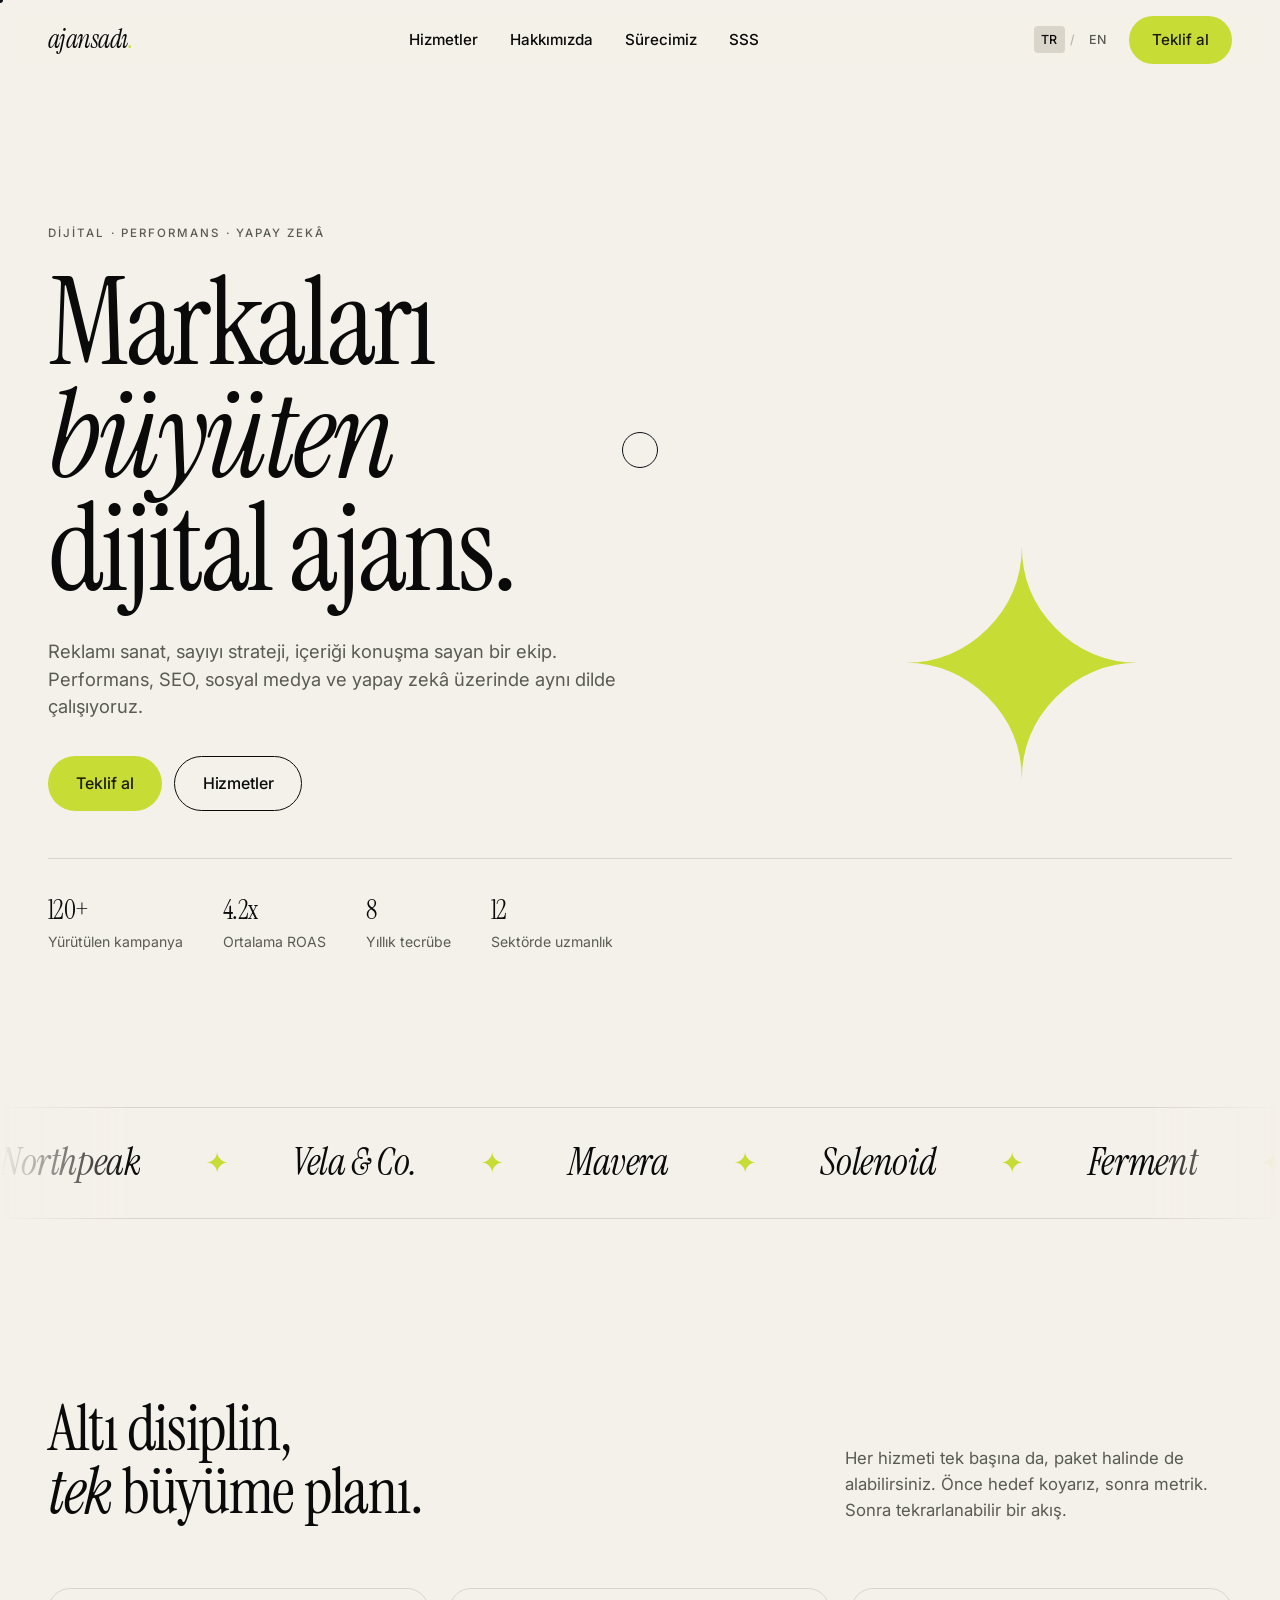
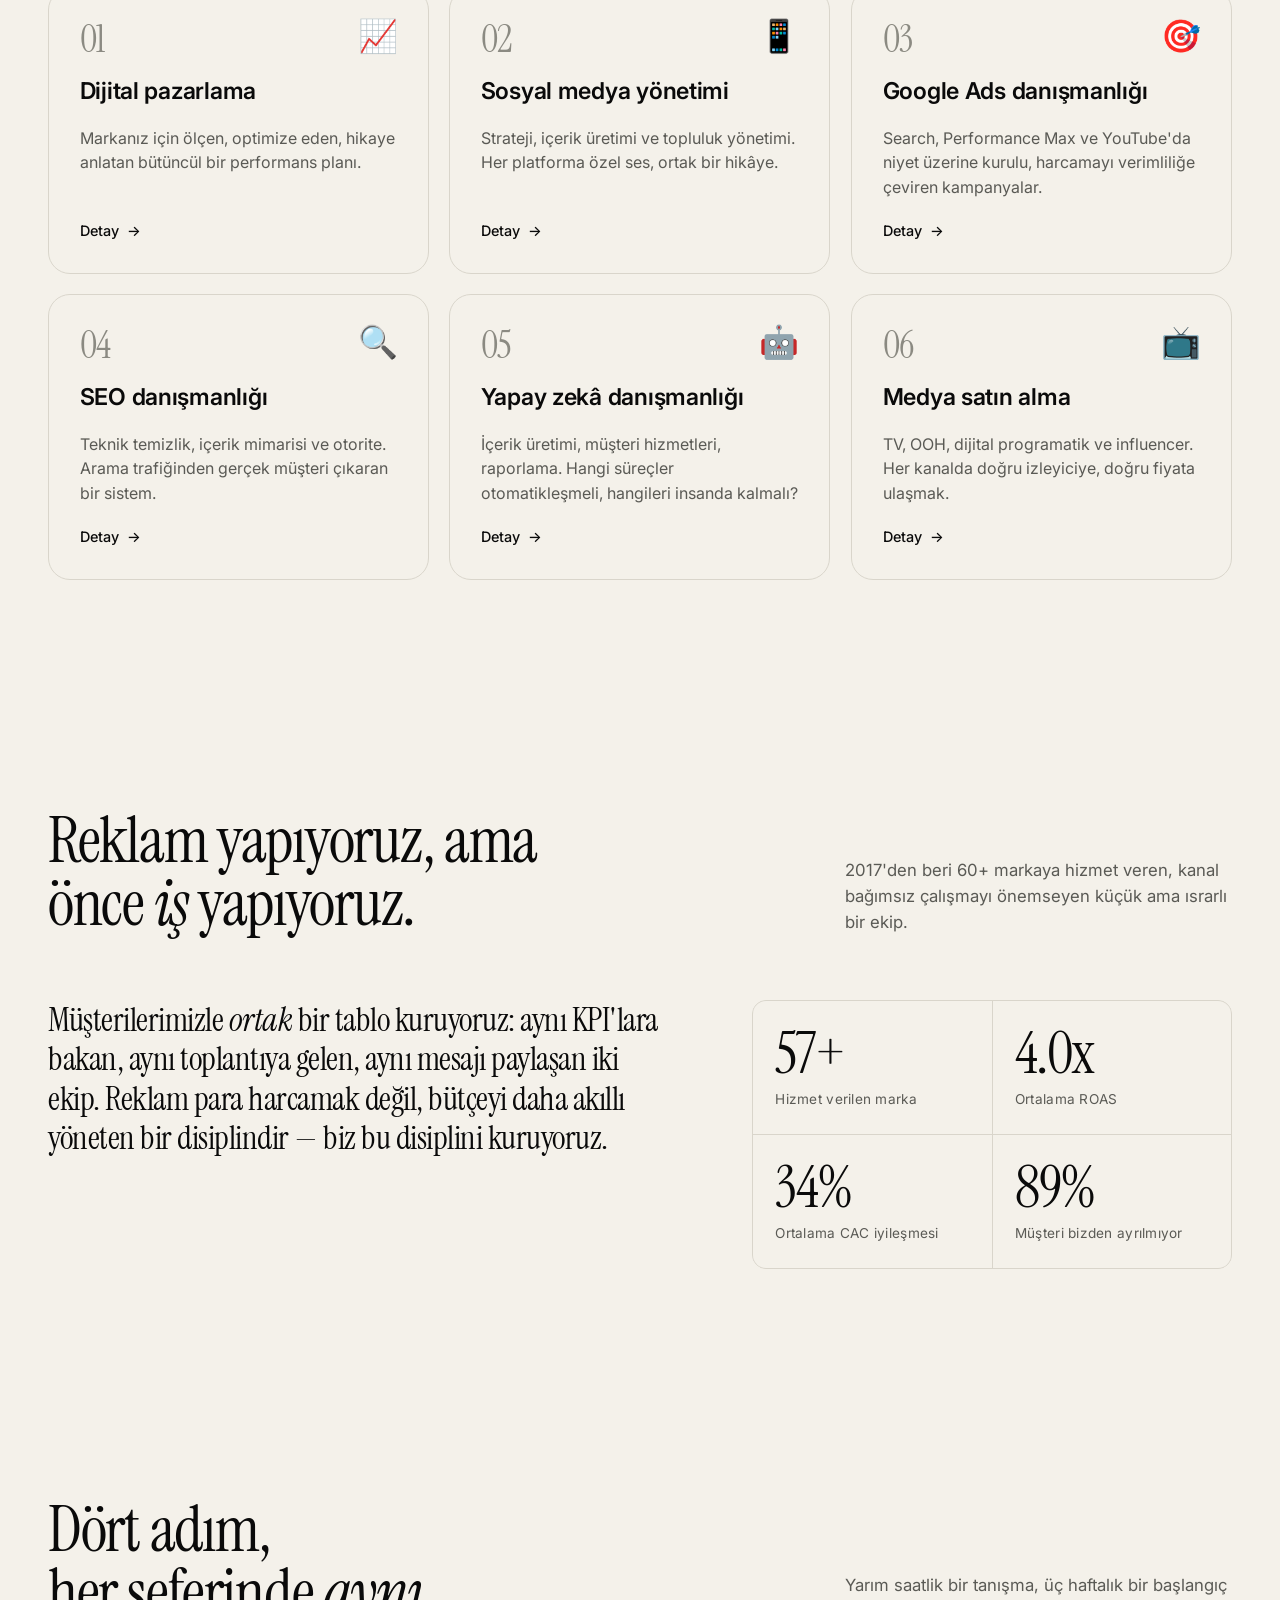
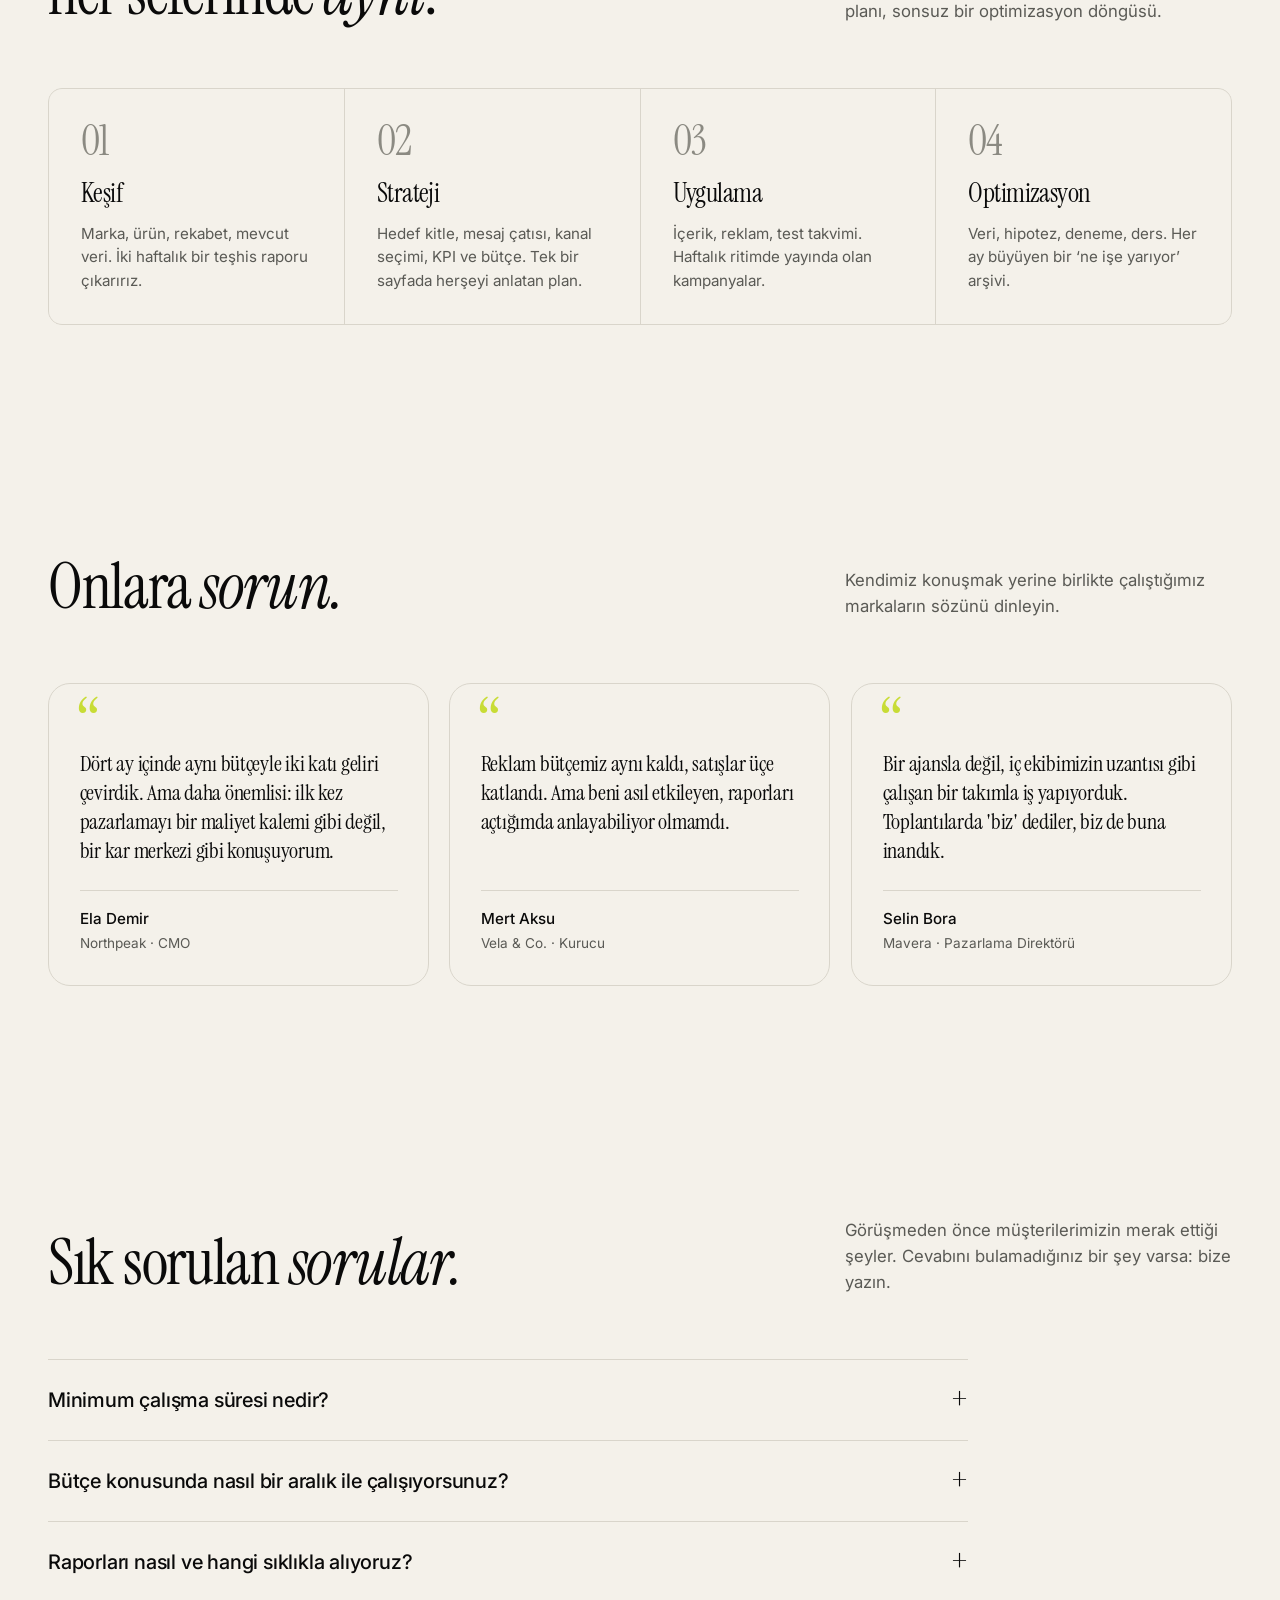
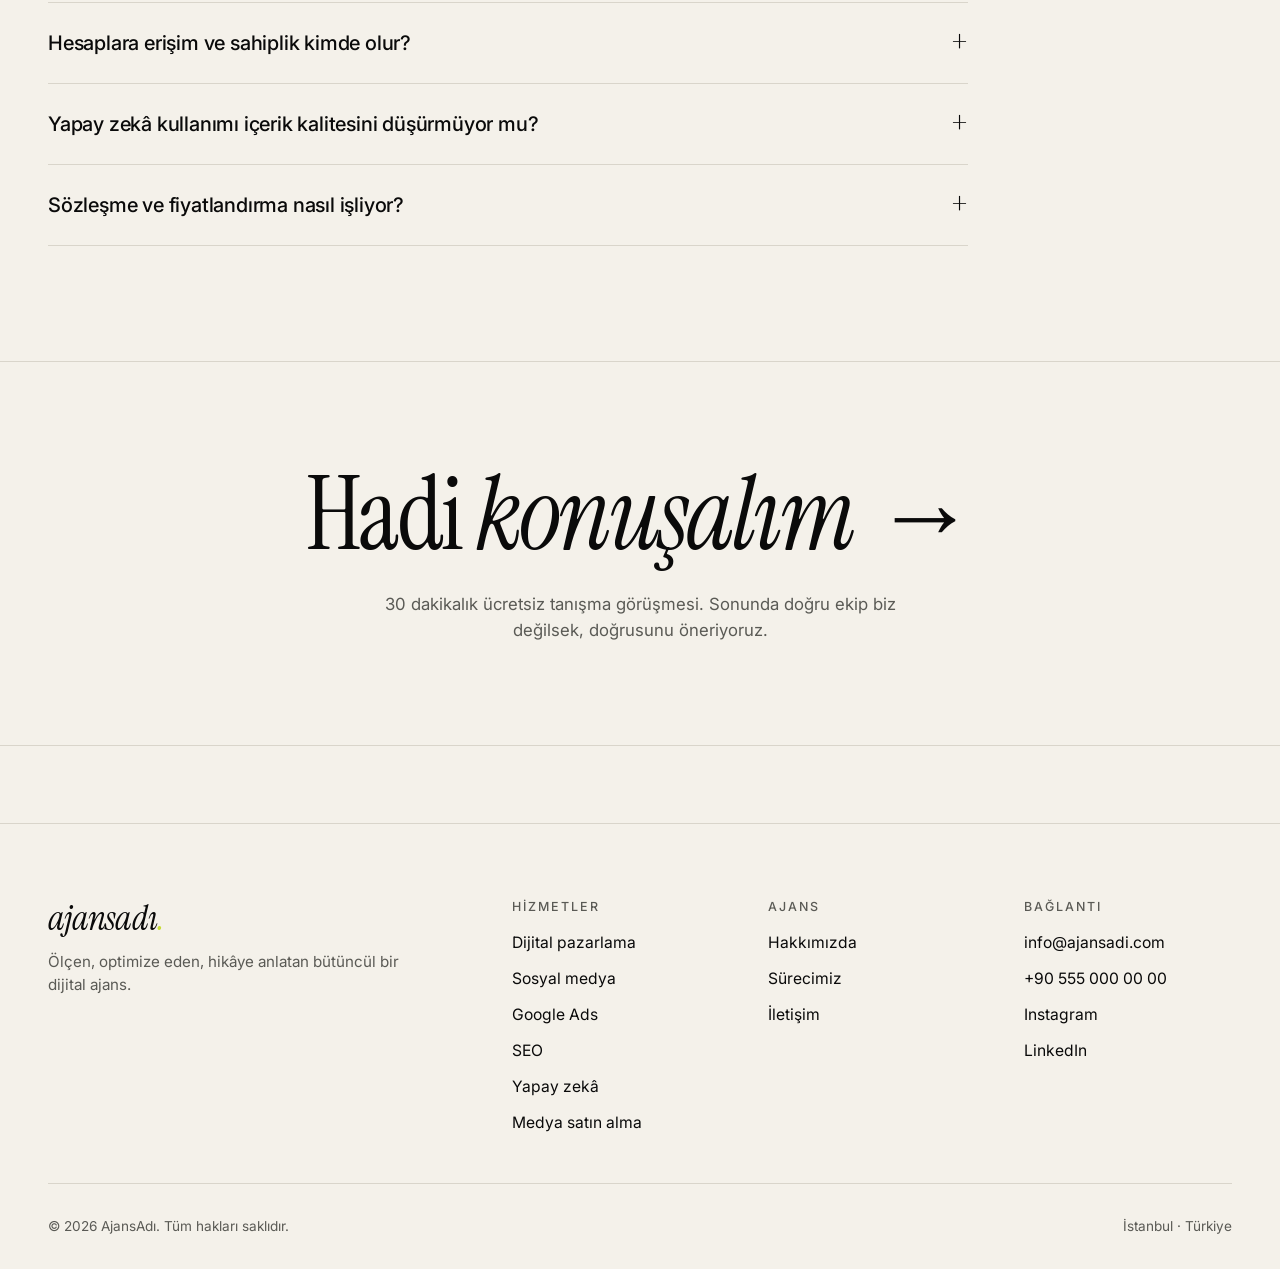
==== index.html @ 520bdb18 "Initial commit: AjansAdı static marketing agency site - One-page homepage (index.html) with hero, se" ====
<!doctype html>
<html lang="tr">
  <head>
    <meta charset="UTF-8" />
    <meta name="viewport" content="width=device-width, initial-scale=1.0" />
    <title>AjansAdı — Markaları büyüten dijital ajans</title>
    <meta
      name="description"
      content="Performans pazarlama, SEO, Google Ads, sosyal medya yönetimi, yapay zekâ danışmanlığı ve medya satın alma. Ölçen, optimize eden, ölçeklendiren bir ajans."
    />
    <link rel="canonical" href="https://ajansadi.com/" />

    <meta property="og:type" content="website" />
    <meta property="og:title" content="AjansAdı — Markaları büyüten dijital ajans" />
    <meta
      property="og:description"
      content="Performans pazarlama, SEO, Google Ads, sosyal medya, yapay zekâ ve medya satın alma."
    />
    <meta property="og:image" content="/assets/img/og-image.svg" />
    <meta property="og:url" content="https://ajansadi.com/" />
    <meta name="twitter:card" content="summary_large_image" />

    <link rel="icon" type="image/svg+xml" href="/assets/img/favicon.svg" />

    <link rel="preconnect" href="https://fonts.googleapis.com" />
    <link rel="preconnect" href="https://fonts.gstatic.com" crossorigin />
    <link
      href="https://fonts.googleapis.com/css2?family=Inter:wght@400;500;600&family=Instrument+Serif:ital@0;1&display=swap"
      rel="stylesheet"
    />

    <link rel="stylesheet" href="/assets/css/base.css" />
    <link rel="stylesheet" href="/assets/css/components.css" />
    <link rel="stylesheet" href="/assets/css/pages.css" />

    <script type="application/ld+json">
      {
        "@context": "https://schema.org",
        "@type": "Organization",
        "name": "AjansAdı",
        "url": "https://ajansadi.com/",
        "logo": "https://ajansadi.com/assets/img/favicon.svg",
        "email": "info@ajansadi.com",
        "telephone": "+90 555 000 00 00",
        "sameAs": [
          "https://instagram.com/ajansadi",
          "https://linkedin.com/company/ajansadi",
          "https://x.com/ajansadi"
        ]
      }
    </script>
  </head>
  <body>
    <!-- Custom cursor -->
    <div class="cursor" aria-hidden="true">
      <div class="cursor__ring"></div>
      <div class="cursor__dot"></div>
    </div>

    <!-- Top bar -->
    <header class="topbar">
      <div class="container topbar__inner">
        <a class="brand" href="/" aria-label="AjansAdı">ajansadı</a>

        <nav class="nav" aria-label="Ana menü">
          <a
            href="#hizmetler"
            data-nav="hizmetler"
            data-tr="Hizmetler"
            data-en="Services"
            >Hizmetler</a
          >
          <a
            href="#hakkimizda"
            data-nav="hakkimizda"
            data-tr="Hakkımızda"
            data-en="About"
            >Hakkımızda</a
          >
          <a
            href="#surec"
            data-nav="surec"
            data-tr="Sürecimiz"
            data-en="Process"
            >Sürecimiz</a
          >
          <a
            href="#sss"
            data-nav="sss"
            data-tr="SSS"
            data-en="FAQ"
            >SSS</a
          >
        </nav>

        <div class="topbar__right">
          <div class="lang-switch" aria-label="Dil seçici">
            <button data-lang="tr" aria-label="Türkçe" class="is-active">TR</button>
            <span class="lang-switch__sep">/</span>
            <button data-lang="en" aria-label="English">EN</button>
          </div>
          <a
            href="/iletisim.html"
            class="btn btn--primary"
            data-tr="Teklif al"
            data-en="Get a quote"
            >Teklif al<span class="btn__arrow">→</span></a
          >
          <button
            class="menu-toggle"
            aria-label="Menüyü aç"
            aria-expanded="false"
            aria-controls="drawer"
          >
            <span></span>
            <span></span>
          </button>
        </div>
      </div>
    </header>

    <!-- Mobile drawer -->
    <div class="drawer" id="drawer" aria-hidden="true">
      <ul>
        <li>
          <a href="#hizmetler" data-tr="Hizmetler" data-en="Services">Hizmetler</a>
        </li>
        <li>
          <a href="#hakkimizda" data-tr="Hakkımızda" data-en="About">Hakkımızda</a>
        </li>
        <li>
          <a href="#surec" data-tr="Sürecimiz" data-en="Process">Sürecimiz</a>
        </li>
        <li><a href="#sss" data-tr="SSS" data-en="FAQ">SSS</a></li>
        <li>
          <a href="/iletisim.html" data-tr="İletişim" data-en="Contact"
            >İletişim</a
          >
        </li>
      </ul>
      <a
        class="btn btn--primary drawer__cta"
        href="/iletisim.html"
        data-tr="Teklif al →"
        data-en="Get a quote →"
        >Teklif al →</a
      >
    </div>

    <main>
      <!-- Hero -->
      <section class="hero" data-section="hero">
        <div class="container">
          <div class="hero__inner reveal">
            <div>
              <p
                class="eyebrow hero__eyebrow"
                data-tr="Dijital · Performans · Yapay zekâ"
                data-en="Digital · Performance · AI"
              >
                Dijital · Performans · Yapay zekâ
              </p>
              <h1 class="hero__title">
                <span
                  data-tr-html="Markaları <em>büyüten</em><br/>dijital ajans."
                  data-en-html="The agency that <em>grows</em><br/>brands."
                  >Markaları <em>büyüten</em><br />dijital ajans.</span
                >
              </h1>
              <p
                class="hero__sub"
                data-tr="Reklamı sanat, sayıyı strateji, içeriği konuşma sayan bir ekip. Performans, SEO, sosyal medya ve yapay zekâ üzerinde aynı dilde çalışıyoruz."
                data-en="A team that treats ads as craft, numbers as strategy, content as conversation. Performance, SEO, social and AI — one shared language."
              >
                Reklamı sanat, sayıyı strateji, içeriği konuşma sayan bir
                ekip. Performans, SEO, sosyal medya ve yapay zekâ üzerinde
                aynı dilde çalışıyoruz.
              </p>
              <div class="hero__ctas">
                <a
                  class="btn btn--primary btn--lg"
                  href="/iletisim.html"
                  data-tr="Teklif al"
                  data-en="Get a quote"
                  >Teklif al<span class="btn__arrow">→</span></a
                >
                <a
                  class="btn btn--ghost btn--lg"
                  href="#hizmetler"
                  data-tr="Hizmetler"
                  data-en="Services"
                  >Hizmetler</a
                >
              </div>
            </div>

            <div class="hero__deco" aria-hidden="true">
              <span class="hero__star" data-parallax="0.18">✦</span>
            </div>
          </div>

          <div class="hero__meta reveal reveal--delay-1">
            <div>
              <strong>120+</strong>
              <span data-tr="Yürütülen kampanya" data-en="Campaigns delivered"
                >Yürütülen kampanya</span
              >
            </div>
            <div>
              <strong>4.2x</strong>
              <span data-tr="Ortalama ROAS" data-en="Average ROAS"
                >Ortalama ROAS</span
              >
            </div>
            <div>
              <strong>8</strong>
              <span data-tr="Yıllık tecrübe" data-en="Years of practice"
                >Yıllık tecrübe</span
              >
            </div>
            <div>
              <strong>12</strong>
              <span data-tr="Sektörde uzmanlık" data-en="Verticals served"
                >Sektörde uzmanlık</span
              >
            </div>
          </div>
        </div>
      </section>

      <!-- Marquee -->
      <section class="section--tight" aria-label="Birlikte çalıştığımız markalar">
        <div class="marquee">
          <div class="marquee__track">
            <span class="marquee__item">Northpeak</span>
            <span class="marquee__item">Vela &amp; Co.</span>
            <span class="marquee__item">Mavera</span>
            <span class="marquee__item">Solenoid</span>
            <span class="marquee__item">Ferment</span>
            <span class="marquee__item">Atlas Group</span>
            <span class="marquee__item">Halo Studio</span>
            <span class="marquee__item">Karta</span>
            <!-- duplicate for seamless loop -->
            <span class="marquee__item">Northpeak</span>
            <span class="marquee__item">Vela &amp; Co.</span>
            <span class="marquee__item">Mavera</span>
            <span class="marquee__item">Solenoid</span>
            <span class="marquee__item">Ferment</span>
            <span class="marquee__item">Atlas Group</span>
            <span class="marquee__item">Halo Studio</span>
            <span class="marquee__item">Karta</span>
          </div>
        </div>
      </section>

      <!-- Services -->
      <section class="section" id="hizmetler" data-section="hizmetler">
        <div class="container">
          <header class="section-header reveal">
            <h2 class="section-header__title">
              <span
                data-tr-html="Altı disiplin,<br/><em>tek</em> büyüme planı."
                data-en-html="Six disciplines,<br/><em>one</em> growth plan."
                >Altı disiplin,<br /><em>tek</em> büyüme planı.</span
              >
            </h2>
            <p
              class="section-header__lead"
              data-tr="Her hizmeti tek başına da, paket halinde de alabilirsiniz. Önce hedef koyarız, sonra metrik. Sonra tekrarlanabilir bir akış."
              data-en="Take any service standalone or as a bundle. We start with a goal, define the metric, then build a repeatable flow."
            >
              Her hizmeti tek başına da, paket halinde de alabilirsiniz. Önce
              hedef koyarız, sonra metrik. Sonra tekrarlanabilir bir akış.
            </p>
          </header>

          <div class="services-grid">
            <article class="service-card reveal">
              <div class="service-card__head">
                <span class="service-card__num">01</span>
                <span class="service-card__icon" aria-hidden="true">📈</span>
              </div>
              <h3 class="service-card__title" data-tr="Dijital pazarlama" data-en="Digital marketing">
                Dijital pazarlama
              </h3>
              <p
                class="service-card__body"
                data-tr="Markanız için ölçen, optimize eden, hikaye anlatan bütüncül bir performans planı."
                data-en="An end-to-end performance plan that measures, optimises, and tells your story."
              >
                Markanız için ölçen, optimize eden, hikaye anlatan bütüncül
                bir performans planı.
              </p>
              <span class="service-card__more"
                ><span data-tr="Detay" data-en="Read more">Detay</span> →</span
              >
              <a
                class="service-card__link"
                href="/hizmetler/dijital-pazarlama.html"
                data-tr="Dijital pazarlama detayı"
                data-en="Digital marketing detail"
                >Dijital pazarlama detayı</a
              >
            </article>

            <article class="service-card reveal reveal--delay-1">
              <div class="service-card__head">
                <span class="service-card__num">02</span>
                <span class="service-card__icon" aria-hidden="true">📱</span>
              </div>
              <h3
                class="service-card__title"
                data-tr="Sosyal medya yönetimi"
                data-en="Social media management"
              >
                Sosyal medya yönetimi
              </h3>
              <p
                class="service-card__body"
                data-tr="Strateji, içerik üretimi ve topluluk yönetimi. Her platforma özel ses, ortak bir hikâye."
                data-en="Strategy, content production, and community. A specific voice for each platform, one shared story."
              >
                Strateji, içerik üretimi ve topluluk yönetimi. Her platforma
                özel ses, ortak bir hikâye.
              </p>
              <span class="service-card__more"
                ><span data-tr="Detay" data-en="Read more">Detay</span> →</span
              >
              <a
                class="service-card__link"
                href="/hizmetler/sosyal-medya-yonetimi.html"
                >Sosyal medya yönetimi detayı</a
              >
            </article>

            <article class="service-card reveal reveal--delay-2">
              <div class="service-card__head">
                <span class="service-card__num">03</span>
                <span class="service-card__icon" aria-hidden="true">🎯</span>
              </div>
              <h3
                class="service-card__title"
                data-tr="Google Ads danışmanlığı"
                data-en="Google Ads consulting"
              >
                Google Ads danışmanlığı
              </h3>
              <p
                class="service-card__body"
                data-tr="Search, Performance Max ve YouTube'da niyet üzerine kurulu, harcamayı verimliliğe çeviren kampanyalar."
                data-en="Intent-led campaigns on Search, Performance Max and YouTube — turning spend into efficiency."
              >
                Search, Performance Max ve YouTube'da niyet üzerine kurulu,
                harcamayı verimliliğe çeviren kampanyalar.
              </p>
              <span class="service-card__more"
                ><span data-tr="Detay" data-en="Read more">Detay</span> →</span
              >
              <a class="service-card__link" href="/hizmetler/google-ads.html"
                >Google Ads danışmanlığı detayı</a
              >
            </article>

            <article class="service-card reveal reveal--delay-1">
              <div class="service-card__head">
                <span class="service-card__num">04</span>
                <span class="service-card__icon" aria-hidden="true">🔍</span>
              </div>
              <h3
                class="service-card__title"
                data-tr="SEO danışmanlığı"
                data-en="SEO consulting"
              >
                SEO danışmanlığı
              </h3>
              <p
                class="service-card__body"
                data-tr="Teknik temizlik, içerik mimarisi ve otorite. Arama trafiğinden gerçek müşteri çıkaran bir sistem."
                data-en="Technical cleanup, content architecture, and authority. A system that turns search traffic into real customers."
              >
                Teknik temizlik, içerik mimarisi ve otorite. Arama trafiğinden
                gerçek müşteri çıkaran bir sistem.
              </p>
              <span class="service-card__more"
                ><span data-tr="Detay" data-en="Read more">Detay</span> →</span
              >
              <a class="service-card__link" href="/hizmetler/seo.html"
                >SEO danışmanlığı detayı</a
              >
            </article>

            <article class="service-card reveal reveal--delay-2">
              <div class="service-card__head">
                <span class="service-card__num">05</span>
                <span class="service-card__icon" aria-hidden="true">🤖</span>
              </div>
              <h3
                class="service-card__title"
                data-tr="Yapay zekâ danışmanlığı"
                data-en="AI consulting"
              >
                Yapay zekâ danışmanlığı
              </h3>
              <p
                class="service-card__body"
                data-tr="İçerik üretimi, müşteri hizmetleri, raporlama. Hangi süreçler otomatikleşmeli, hangileri insanda kalmalı?"
                data-en="Content, customer service, reporting. What should be automated, and what should stay human?"
              >
                İçerik üretimi, müşteri hizmetleri, raporlama. Hangi süreçler
                otomatikleşmeli, hangileri insanda kalmalı?
              </p>
              <span class="service-card__more"
                ><span data-tr="Detay" data-en="Read more">Detay</span> →</span
              >
              <a class="service-card__link" href="/hizmetler/yapay-zeka.html"
                >Yapay zekâ danışmanlığı detayı</a
              >
            </article>

            <article class="service-card reveal reveal--delay-3">
              <div class="service-card__head">
                <span class="service-card__num">06</span>
                <span class="service-card__icon" aria-hidden="true">📺</span>
              </div>
              <h3
                class="service-card__title"
                data-tr="Medya satın alma"
                data-en="Media buying"
              >
                Medya satın alma
              </h3>
              <p
                class="service-card__body"
                data-tr="TV, OOH, dijital programatik ve influencer. Her kanalda doğru izleyiciye, doğru fiyata ulaşmak."
                data-en="TV, OOH, programmatic and influencer. Reaching the right audience at the right price across every channel."
              >
                TV, OOH, dijital programatik ve influencer. Her kanalda doğru
                izleyiciye, doğru fiyata ulaşmak.
              </p>
              <span class="service-card__more"
                ><span data-tr="Detay" data-en="Read more">Detay</span> →</span
              >
              <a
                class="service-card__link"
                href="/hizmetler/medya-satin-alma.html"
                >Medya satın alma detayı</a
              >
            </article>
          </div>
        </div>
      </section>

      <!-- About + metrics -->
      <section class="section" id="hakkimizda" data-section="hakkimizda">
        <div class="container">
          <header class="section-header reveal">
            <h2 class="section-header__title">
              <span
                data-tr-html="Reklam yapıyoruz, ama önce <em>iş</em> yapıyoruz."
                data-en-html="We make ads — but first, we make <em>business</em>."
                >Reklam yapıyoruz, ama önce <em>iş</em> yapıyoruz.</span
              >
            </h2>
            <p
              class="section-header__lead"
              data-tr="2017'den beri 60+ markaya hizmet veren, kanal bağımsız çalışmayı önemseyen küçük ama ısrarlı bir ekip."
              data-en="Since 2017 we've served 60+ brands. A small, persistent team that works channel-agnostic."
            >
              2017'den beri 60+ markaya hizmet veren, kanal bağımsız çalışmayı
              önemseyen küçük ama ısrarlı bir ekip.
            </p>
          </header>

          <div class="about">
            <div class="about__copy reveal">
              <p
                data-tr-html="Müşterilerimizle <em>ortak</em> bir tablo kuruyoruz: aynı KPI'lara bakan, aynı toplantıya gelen, aynı mesajı paylaşan iki ekip. Reklam para harcamak değil, bütçeyi daha akıllı yöneten bir disiplindir &mdash; biz bu disiplini kuruyoruz."
                data-en-html="We build a <em>shared</em> dashboard with our clients: two teams looking at the same KPIs, joining the same meetings, sharing the same chat. Advertising isn't about spending — it's about managing a budget more intelligently. We install that discipline."
              >
                Müşterilerimizle <em>ortak</em> bir tablo kuruyoruz: aynı
                KPI'lara bakan, aynı toplantıya gelen, aynı mesajı paylaşan
                iki ekip. Reklam para harcamak değil, bütçeyi daha akıllı
                yöneten bir disiplindir &mdash; biz bu disiplini kuruyoruz.
              </p>
            </div>

            <div class="metrics reveal reveal--delay-1">
              <div class="metric">
                <span class="metric__num"
                  ><span data-counter="60" data-decimals="0">60</span>+</span
                >
                <span
                  class="metric__label"
                  data-tr="Hizmet verilen marka"
                  data-en="Brands served"
                  >Hizmet verilen marka</span
                >
              </div>
              <div class="metric">
                <span class="metric__num"
                  ><span data-counter="4.2" data-decimals="1">4.2</span>x</span
                >
                <span
                  class="metric__label"
                  data-tr="Ortalama ROAS"
                  data-en="Average ROAS"
                  >Ortalama ROAS</span
                >
              </div>
              <div class="metric">
                <span class="metric__num"
                  ><span data-counter="38" data-decimals="0">38</span>%</span
                >
                <span
                  class="metric__label"
                  data-tr="Ortalama CAC iyileşmesi"
                  data-en="Average CAC improvement"
                  >Ortalama CAC iyileşmesi</span
                >
              </div>
              <div class="metric">
                <span class="metric__num"
                  ><span data-counter="98" data-decimals="0">98</span>%</span
                >
                <span
                  class="metric__label"
                  data-tr="Müşteri bizden ayrılmıyor"
                  data-en="Client retention"
                  >Müşteri bizden ayrılmıyor</span
                >
              </div>
            </div>
          </div>
        </div>
      </section>

      <!-- Process -->
      <section class="section" id="surec" data-section="surec">
        <div class="container">
          <header class="section-header reveal">
            <h2 class="section-header__title">
              <span
                data-tr-html="Dört adım,<br/>her seferinde <em>aynı</em>."
                data-en-html="Four steps,<br/>every <em>single</em> time."
                >Dört adım,<br />her seferinde <em>aynı</em>.</span
              >
            </h2>
            <p
              class="section-header__lead"
              data-tr="Yarım saatlik bir tanışma, üç haftalık bir başlangıç planı, sonsuz bir optimizasyon döngüsü."
              data-en="A 30-minute intro, a three-week launch plan, then a continuous optimisation loop."
            >
              Yarım saatlik bir tanışma, üç haftalık bir başlangıç planı,
              sonsuz bir optimizasyon döngüsü.
            </p>
          </header>

          <div class="process reveal">
            <div class="process__step">
              <span class="process__num">01</span>
              <h3 class="process__title" data-tr="Keşif" data-en="Discovery">
                Keşif
              </h3>
              <p
                class="process__body"
                data-tr="Marka, ürün, rekabet, mevcut veri. İki haftalık bir teşhis raporu çıkarırız."
                data-en="Brand, product, competition, existing data. We deliver a two-week diagnostic."
              >
                Marka, ürün, rekabet, mevcut veri. İki haftalık bir teşhis
                raporu çıkarırız.
              </p>
            </div>
            <div class="process__step">
              <span class="process__num">02</span>
              <h3 class="process__title" data-tr="Strateji" data-en="Strategy">
                Strateji
              </h3>
              <p
                class="process__body"
                data-tr="Hedef kitle, mesaj çatısı, kanal seçimi, KPI ve bütçe. Tek bir sayfada herşeyi anlatan plan."
                data-en="Audience, messaging, channels, KPIs and budget. The whole plan on one page."
              >
                Hedef kitle, mesaj çatısı, kanal seçimi, KPI ve bütçe. Tek
                bir sayfada herşeyi anlatan plan.
              </p>
            </div>
            <div class="process__step">
              <span class="process__num">03</span>
              <h3
                class="process__title"
                data-tr="Uygulama"
                data-en="Execution"
              >
                Uygulama
              </h3>
              <p
                class="process__body"
                data-tr="İçerik, reklam, test takvimi. Haftalık ritimde yayında olan kampanyalar."
                data-en="Content, ads, test calendar. Campaigns running on a weekly cadence."
              >
                İçerik, reklam, test takvimi. Haftalık ritimde yayında olan
                kampanyalar.
              </p>
            </div>
            <div class="process__step">
              <span class="process__num">04</span>
              <h3
                class="process__title"
                data-tr="Optimizasyon"
                data-en="Optimisation"
              >
                Optimizasyon
              </h3>
              <p
                class="process__body"
                data-tr="Veri, hipotez, deneme, ders. Her ay büyüyen bir &lsquo;ne işe yarıyor&rsquo; arşivi."
                data-en="Data, hypothesis, experiment, lesson. A growing archive of what actually works."
              >
                Veri, hipotez, deneme, ders. Her ay büyüyen bir &lsquo;ne işe
                yarıyor&rsquo; arşivi.
              </p>
            </div>
          </div>
        </div>
      </section>

      <!-- Testimonials -->
      <section class="section" aria-label="Müşteri yorumları">
        <div class="container">
          <header class="section-header reveal">
            <h2 class="section-header__title">
              <span
                data-tr-html="Onlara <em>sorun.</em>"
                data-en-html="Ask <em>them.</em>"
                >Onlara <em>sorun.</em></span
              >
            </h2>
            <p
              class="section-header__lead"
              data-tr="Kendimiz konuşmak yerine birlikte çalıştığımız markaların sözünü dinleyin."
              data-en="Instead of talking ourselves up, listen to the brands we work with."
            >
              Kendimiz konuşmak yerine birlikte çalıştığımız markaların sözünü
              dinleyin.
            </p>
          </header>

          <div class="testimonials">
            <article class="testimonial reveal">
              <p
                class="testimonial__quote"
                data-tr="Dört ay içinde aynı bütçeyle iki katı geliri çevirdik. Ama daha önemlisi: ilk kez pazarlamayı bir maliyet kalemi gibi değil, bir kar merkezi gibi konuşuyorum."
                data-en="In four months we doubled revenue on the same budget. More importantly, for the first time I'm talking about marketing as a profit centre, not a cost line."
              >
                Dört ay içinde aynı bütçeyle iki katı geliri çevirdik. Ama daha
                önemlisi: ilk kez pazarlamayı bir maliyet kalemi gibi değil,
                bir kar merkezi gibi konuşuyorum.
              </p>
              <div class="testimonial__author">
                <span class="testimonial__name">Ela Demir</span>
                <span class="testimonial__co">Northpeak · CMO</span>
              </div>
            </article>

            <article class="testimonial reveal reveal--delay-1">
              <p
                class="testimonial__quote"
                data-tr="Reklam bütçemiz aynı kaldı, satışlar üçe katlandı. Ama beni asıl etkileyen, raporları açtığımda anlayabiliyor olmamdı."
                data-en="Same ad budget, triple the sales. What really impressed me was being able to actually understand the reports."
              >
                Reklam bütçemiz aynı kaldı, satışlar üçe katlandı. Ama beni
                asıl etkileyen, raporları açtığımda anlayabiliyor olmamdı.
              </p>
              <div class="testimonial__author">
                <span class="testimonial__name">Mert Aksu</span>
                <span class="testimonial__co">Vela &amp; Co. · Kurucu</span>
              </div>
            </article>

            <article class="testimonial reveal reveal--delay-2">
              <p
                class="testimonial__quote"
                data-tr="Bir ajansla değil, iç ekibimizin uzantısı gibi çalışan bir takımla iş yapıyorduk. Toplantılarda 'biz' dediler, biz de buna inandık."
                data-en="It didn't feel like an agency — it felt like an extension of our in-house team. They said ‘we', and we believed it."
              >
                Bir ajansla değil, iç ekibimizin uzantısı gibi çalışan bir
                takımla iş yapıyorduk. Toplantılarda &lsquo;biz&rsquo;
                dediler, biz de buna inandık.
              </p>
              <div class="testimonial__author">
                <span class="testimonial__name">Selin Bora</span>
                <span class="testimonial__co">Mavera · Pazarlama Direktörü</span>
              </div>
            </article>
          </div>
        </div>
      </section>

      <!-- FAQ -->
      <section class="section" id="sss" data-section="sss">
        <div class="container">
          <header class="section-header reveal">
            <h2 class="section-header__title">
              <span
                data-tr-html="Sık sorulan <em>sorular.</em>"
                data-en-html="Frequently <em>asked.</em>"
                >Sık sorulan <em>sorular.</em></span
              >
            </h2>
            <p
              class="section-header__lead"
              data-tr="Görüşmeden önce müşterilerimizin merak ettiği şeyler. Cevabını bulamadığınız bir şey varsa: bize yazın."
              data-en="What clients ask before we get on a call. Anything missing? Just write to us."
            >
              Görüşmeden önce müşterilerimizin merak ettiği şeyler. Cevabını
              bulamadığınız bir şey varsa: bize yazın.
            </p>
          </header>

          <div class="accordion faq reveal">
            <details>
              <summary
                data-tr="Minimum çalışma süresi nedir?"
                data-en="What is the minimum engagement?"
              >
                Minimum çalışma süresi nedir?
              </summary>
              <p
                class="accordion__body"
                data-tr="Performans odaklı çalışmalarda en az üç ay öneriyoruz; çünkü ilk ay test, ikinci ay öğrenme, üçüncü ay ölçeklendirme dönemi. Tek seferlik strateji veya audit projeleri 3-6 hafta sürer."
                data-en="For performance work we recommend at least three months: first month is testing, second is learning, third is scaling. Standalone strategy or audit projects run 3–6 weeks."
              >
                Performans odaklı çalışmalarda en az üç ay öneriyoruz; çünkü
                ilk ay test, ikinci ay öğrenme, üçüncü ay ölçeklendirme
                dönemi. Tek seferlik strateji veya audit projeleri 3-6 hafta
                sürer.
              </p>
            </details>
            <details>
              <summary
                data-tr="Bütçe konusunda nasıl bir aralık ile çalışıyorsunuz?"
                data-en="What budget range do you work with?"
              >
                Bütçe konusunda nasıl bir aralık ile çalışıyorsunuz?
              </summary>
              <p
                class="accordion__body"
                data-tr="Aylık reklam bütçesi 75.000 ₺ ve üzeri olan markalarla performans pazarlamasında daha verimli sonuç alıyoruz. Daha küçük bütçelerde danışmanlık + içerik üretimi paketlerimiz daha doğru."
                data-en="We see the strongest performance results with brands spending 75.000 ₺/month or more on ads. For smaller budgets, our consulting + content packages are a better fit."
              >
                Aylık reklam bütçesi 75.000 ₺ ve üzeri olan markalarla
                performans pazarlamasında daha verimli sonuç alıyoruz. Daha
                küçük bütçelerde danışmanlık + içerik üretimi paketlerimiz
                daha doğru.
              </p>
            </details>
            <details>
              <summary
                data-tr="Raporları nasıl ve hangi sıklıkla alıyoruz?"
                data-en="How and how often do we get reports?"
              >
                Raporları nasıl ve hangi sıklıkla alıyoruz?
              </summary>
              <p
                class="accordion__body"
                data-tr="Canlı bir Looker Studio paneli, haftalık özet e-posta ve aylık 45 dakikalık değerlendirme görüşmesi. Tüm veri kaynakları sizin hesaplarınıza bağlı kalır."
                data-en="A live Looker Studio dashboard, a weekly summary email, and a 45-minute monthly review call. All data sources stay connected to your own accounts."
              >
                Canlı bir Looker Studio paneli, haftalık özet e-posta ve aylık
                45 dakikalık değerlendirme görüşmesi. Tüm veri kaynakları
                sizin hesaplarınıza bağlı kalır.
              </p>
            </details>
            <details>
              <summary
                data-tr="Hesaplara erişim ve sahiplik kimde olur?"
                data-en="Who owns the accounts and access?"
              >
                Hesaplara erişim ve sahiplik kimde olur?
              </summary>
              <p
                class="accordion__body"
                data-tr="Her zaman markada. Reklam, analitik, sosyal medya ve içerik araçları sizin adınıza açılır; biz sadece çalıştığımız sürece erişim sahibi oluruz."
                data-en="Always with the brand. Ad, analytics, social and content tools are opened in your name; we only retain access while we work together."
              >
                Her zaman markada. Reklam, analitik, sosyal medya ve içerik
                araçları sizin adınıza açılır; biz sadece çalıştığımız sürece
                erişim sahibi oluruz.
              </p>
            </details>
            <details>
              <summary
                data-tr="Yapay zekâ kullanımı içerik kalitesini düşürmüyor mu?"
                data-en="Doesn't AI usage hurt content quality?"
              >
                Yapay zekâ kullanımı içerik kalitesini düşürmüyor mu?
              </summary>
              <p
                class="accordion__body"
                data-tr="Yapay zekâyı taslak, varyasyon ve operasyon için kullanıyoruz; konsept ve son kontrol her zaman insanın elinde. &lsquo;AI yazdı&rsquo; dediğiniz hiçbir cümleyi yayınlamıyoruz."
                data-en="We use AI for drafts, variants and operations — concept and final review stay human. We don't ship sentences you'd recognise as ‘AI-written'."
              >
                Yapay zekâyı taslak, varyasyon ve operasyon için kullanıyoruz;
                konsept ve son kontrol her zaman insanın elinde. &lsquo;AI
                yazdı&rsquo; dediğiniz hiçbir cümleyi yayınlamıyoruz.
              </p>
            </details>
            <details>
              <summary
                data-tr="Sözleşme ve fiyatlandırma nasıl işliyor?"
                data-en="How does pricing and the contract work?"
              >
                Sözleşme ve fiyatlandırma nasıl işliyor?
              </summary>
              <p
                class="accordion__body"
                data-tr="Aylık sabit retainer + isteğe bağlı performans bonusu. Sözleşmeyi 30 gün öncesinden uyararak istediğiniz zaman feshedebilirsiniz; uzun süreli taahhüt zorlamayız."
                data-en="A monthly fixed retainer with an optional performance bonus. You can terminate any time with 30 days' notice — we don't lock anyone in."
              >
                Aylık sabit retainer + isteğe bağlı performans bonusu.
                Sözleşmeyi 30 gün öncesinden uyararak istediğiniz zaman
                feshedebilirsiniz; uzun süreli taahhüt zorlamayız.
              </p>
            </details>
          </div>
        </div>
      </section>

      <!-- CTA band -->
      <section class="cta-band" aria-label="İletişim daveti">
        <div class="container">
          <a href="/iletisim.html" class="cta-band__title reveal"
            ><span
              data-tr-html="Hadi <em>konuşalım</em>"
              data-en-html="Let's <em>talk</em>"
              >Hadi <em>konuşalım</em></span
            ></a
          >
          <p
            class="cta-band__sub reveal reveal--delay-1"
            data-tr="30 dakikalık ücretsiz tanışma görüşmesi. Sonunda doğru ekip biz değilsek, doğrusunu öneriyoruz."
            data-en="A free 30-minute intro call. If we're not the right team for you, we'll point you to who is."
          >
            30 dakikalık ücretsiz tanışma görüşmesi. Sonunda doğru ekip biz
            değilsek, doğrusunu öneriyoruz.
          </p>
        </div>
      </section>
    </main>

    <!-- Footer -->
    <footer class="footer">
      <div class="container">
        <div class="footer__top">
          <div class="footer__brand">
            <a class="brand" href="/">ajansadı</a>
            <p
              class="footer__tag"
              data-tr="Ölçen, optimize eden, hikâye anlatan bütüncül bir dijital ajans."
              data-en="A digital agency that measures, optimises, and tells the story."
            >
              Ölçen, optimize eden, hikâye anlatan bütüncül bir dijital ajans.
            </p>
          </div>

          <div class="footer__col">
            <h4 data-tr="Hizmetler" data-en="Services">Hizmetler</h4>
            <ul>
              <li>
                <a
                  href="/hizmetler/dijital-pazarlama.html"
                  data-tr="Dijital pazarlama"
                  data-en="Digital marketing"
                  >Dijital pazarlama</a
                >
              </li>
              <li>
                <a
                  href="/hizmetler/sosyal-medya-yonetimi.html"
                  data-tr="Sosyal medya"
                  data-en="Social media"
                  >Sosyal medya</a
                >
              </li>
              <li>
                <a
                  href="/hizmetler/google-ads.html"
                  data-tr="Google Ads"
                  data-en="Google Ads"
                  >Google Ads</a
                >
              </li>
              <li>
                <a href="/hizmetler/seo.html" data-tr="SEO" data-en="SEO"
                  >SEO</a
                >
              </li>
              <li>
                <a
                  href="/hizmetler/yapay-zeka.html"
                  data-tr="Yapay zekâ"
                  data-en="AI"
                  >Yapay zekâ</a
                >
              </li>
              <li>
                <a
                  href="/hizmetler/medya-satin-alma.html"
                  data-tr="Medya satın alma"
                  data-en="Media buying"
                  >Medya satın alma</a
                >
              </li>
            </ul>
          </div>

          <div class="footer__col">
            <h4 data-tr="Ajans" data-en="Studio">Ajans</h4>
            <ul>
              <li>
                <a href="#hakkimizda" data-tr="Hakkımızda" data-en="About"
                  >Hakkımızda</a
                >
              </li>
              <li>
                <a href="#surec" data-tr="Sürecimiz" data-en="Process"
                  >Sürecimiz</a
                >
              </li>
              <li>
                <a href="/iletisim.html" data-tr="İletişim" data-en="Contact"
                  >İletişim</a
                >
              </li>
            </ul>
          </div>

          <div class="footer__col">
            <h4 data-tr="Bağlantı" data-en="Connect">Bağlantı</h4>
            <ul>
              <li><a href="mailto:info@ajansadi.com">info@ajansadi.com</a></li>
              <li><a href="tel:+905550000000">+90 555 000 00 00</a></li>
              <li>
                <a
                  href="https://instagram.com/ajansadi"
                  rel="noopener"
                  target="_blank"
                  >Instagram</a
                >
              </li>
              <li>
                <a
                  href="https://linkedin.com/company/ajansadi"
                  rel="noopener"
                  target="_blank"
                  >LinkedIn</a
                >
              </li>
            </ul>
          </div>
        </div>

        <div class="footer__bottom">
          <span data-tr="© 2026 AjansAdı. Tüm hakları saklıdır." data-en="© 2026 AjansAdı. All rights reserved."
            >© 2026 AjansAdı. Tüm hakları saklıdır.</span
          >
          <span data-tr="İstanbul · Türkiye" data-en="Istanbul · Türkiye"
            >İstanbul · Türkiye</span
          >
        </div>
      </div>
    </footer>

    <script src="/assets/js/main.js" defer></script>
    <script src="/assets/js/i18n.js" defer></script>
  </body>
</html>
---- assets/css/base.css ----
/* ============================================
   BASE — değişkenler, reset, tipografi, layout
   ============================================ */

:root {
  --bg: #f4f1ea;
  --bg-deep: #ece8df;
  --ink: #0a0a0a;
  --ink-soft: #5a5a55;
  --ink-mute: #8b8a82;
  --rule: #d9d5cb;
  --accent: #c8dc36;
  --accent-hi: #dcee54;
  --accent-ink: #1a1d05;

  --container: 1280px;
  --gutter: clamp(1.25rem, 4vw, 3rem);

  --radius: 14px;
  --radius-lg: 22px;

  --easing: cubic-bezier(0.2, 0.7, 0.2, 1);
  --transition: 320ms var(--easing);

  --font-serif: "Instrument Serif", "Times New Roman", serif;
  --font-sans: "Inter", system-ui, -apple-system, "Segoe UI", Roboto, sans-serif;
}

*,
*::before,
*::after {
  box-sizing: border-box;
}

html {
  -webkit-text-size-adjust: 100%;
  scroll-behavior: smooth;
}

body {
  margin: 0;
  background: var(--bg);
  color: var(--ink);
  font-family: var(--font-sans);
  font-size: 17px;
  line-height: 1.55;
  font-weight: 400;
  -webkit-font-smoothing: antialiased;
  -moz-osx-font-smoothing: grayscale;
  text-rendering: optimizeLegibility;
  overflow-x: hidden;
}

img,
svg,
video {
  display: block;
  max-width: 100%;
  height: auto;
}

a {
  color: inherit;
  text-decoration: none;
}

button {
  font: inherit;
  color: inherit;
  background: none;
  border: 0;
  padding: 0;
  cursor: pointer;
}

input,
select,
textarea {
  font: inherit;
  color: inherit;
}

ul,
ol {
  list-style: none;
  padding: 0;
  margin: 0;
}

h1,
h2,
h3,
h4 {
  margin: 0;
  font-weight: 400;
  font-family: var(--font-serif);
  letter-spacing: -0.015em;
  line-height: 1;
}

p {
  margin: 0;
}

::selection {
  background: var(--accent);
  color: var(--accent-ink);
}

:focus-visible {
  outline: 2px solid var(--accent);
  outline-offset: 3px;
  border-radius: 4px;
}

/* ---- Tipografi ölçekleri ---- */

.eyebrow {
  font-family: var(--font-sans);
  font-size: 0.72rem;
  font-weight: 500;
  letter-spacing: 0.18em;
  text-transform: uppercase;
  color: var(--ink-soft);
}

.display {
  font-family: var(--font-serif);
  font-size: clamp(3.5rem, 9.5vw, 9rem);
  line-height: 0.95;
  letter-spacing: -0.025em;
}

.h1 {
  font-family: var(--font-serif);
  font-size: clamp(2.75rem, 6vw, 5.5rem);
  line-height: 0.98;
  letter-spacing: -0.02em;
}

.h2 {
  font-family: var(--font-serif);
  font-size: clamp(2rem, 4.2vw, 3.5rem);
  line-height: 1;
  letter-spacing: -0.018em;
}

.h3 {
  font-family: var(--font-sans);
  font-size: 1.45rem;
  font-weight: 600;
  letter-spacing: -0.01em;
  line-height: 1.2;
}

.lead {
  font-size: 1.25rem;
  color: var(--ink-soft);
  line-height: 1.5;
  max-width: 60ch;
}

.muted {
  color: var(--ink-soft);
}

em,
.italic {
  font-style: italic;
  font-family: var(--font-serif);
}

.accent-mark {
  position: relative;
  font-style: italic;
  font-family: var(--font-serif);
  white-space: nowrap;
}

.accent-mark::after {
  content: "";
  position: absolute;
  left: -0.04em;
  right: -0.04em;
  bottom: 0.06em;
  height: 0.18em;
  background: var(--accent);
  z-index: -1;
  border-radius: 2px;
}

/* ---- Layout primitives ---- */

.container {
  max-width: var(--container);
  margin: 0 auto;
  padding-inline: var(--gutter);
}

.section {
  padding-block: clamp(4rem, 9vw, 8rem);
}

.section--tight {
  padding-block: clamp(2.5rem, 5vw, 4.5rem);
}

.rule {
  height: 1px;
  background: var(--rule);
  border: 0;
  margin: 0;
}

.grid {
  display: grid;
  gap: clamp(1.25rem, 2.5vw, 2rem);
}

.cols-2 {
  grid-template-columns: 1fr;
}
.cols-3 {
  grid-template-columns: 1fr;
}
.cols-4 {
  grid-template-columns: repeat(2, 1fr);
}

@media (min-width: 768px) {
  .cols-2 {
    grid-template-columns: repeat(2, 1fr);
  }
  .cols-3 {
    grid-template-columns: repeat(3, 1fr);
  }
  .cols-4 {
    grid-template-columns: repeat(4, 1fr);
  }
}

.flex {
  display: flex;
}
.gap-1 {
  gap: 0.5rem;
}
.gap-2 {
  gap: 1rem;
}
.gap-3 {
  gap: 1.5rem;
}
.gap-4 {
  gap: 2rem;
}
.items-center {
  align-items: center;
}
.justify-between {
  justify-content: space-between;
}
.flex-wrap {
  flex-wrap: wrap;
}

.text-center {
  text-align: center;
}

/* ---- Reveal animasyonları (IntersectionObserver) ---- */

.reveal {
  opacity: 0;
  transform: translateY(28px);
  transition:
    opacity 900ms var(--easing),
    transform 900ms var(--easing);
  will-change: opacity, transform;
}

.reveal.is-visible {
  opacity: 1;
  transform: none;
}

.reveal--delay-1 {
  transition-delay: 80ms;
}
.reveal--delay-2 {
  transition-delay: 160ms;
}
.reveal--delay-3 {
  transition-delay: 240ms;
}
.reveal--delay-4 {
  transition-delay: 320ms;
}

/* ---- Reduced motion ---- */

@media (prefers-reduced-motion: reduce) {
  *,
  *::before,
  *::after {
    animation-duration: 0.01ms !important;
    animation-iteration-count: 1 !important;
    transition-duration: 0.01ms !important;
    scroll-behavior: auto !important;
  }

  .reveal {
    opacity: 1;
    transform: none;
  }
}
---- assets/css/components.css ----
/* ============================================
   COMPONENTS — buttons, nav, cards, marquee, accordion, form, cursor
   ============================================ */

/* ---- Top bar ---- */

.topbar {
  position: sticky;
  top: 0;
  z-index: 50;
  background: color-mix(in srgb, var(--bg) 88%, transparent);
  backdrop-filter: saturate(140%) blur(10px);
  -webkit-backdrop-filter: saturate(140%) blur(10px);
  border-bottom: 1px solid transparent;
  transition:
    border-color var(--transition),
    background var(--transition);
}

.topbar.is-scrolled {
  border-bottom-color: var(--rule);
}

.topbar__inner {
  display: flex;
  align-items: center;
  justify-content: space-between;
  gap: 1rem;
  padding-block: 1rem;
}

.brand {
  font-family: var(--font-serif);
  font-style: italic;
  font-size: 1.6rem;
  letter-spacing: -0.02em;
  line-height: 1;
  color: var(--ink);
}

.brand::after {
  content: ".";
  color: var(--accent);
}

.nav {
  display: none;
  align-items: center;
  gap: 2rem;
}

.nav a {
  font-size: 0.95rem;
  font-weight: 500;
  position: relative;
  padding-block: 0.4rem;
  transition: color var(--transition);
}

.nav a::after {
  content: "";
  position: absolute;
  left: 0;
  right: 100%;
  bottom: 0;
  height: 2px;
  background: var(--accent);
  transition: right var(--transition);
}

.nav a:hover::after,
.nav a.is-active::after {
  right: 0;
}

.topbar__right {
  display: flex;
  align-items: center;
  gap: 1rem;
}

.lang-switch {
  display: inline-flex;
  align-items: center;
  gap: 0.35rem;
  font-size: 0.78rem;
  font-weight: 500;
  letter-spacing: 0.06em;
  color: var(--ink-soft);
}

.lang-switch button {
  padding: 0.25rem 0.45rem;
  border-radius: 4px;
  transition: all var(--transition);
}

.lang-switch button.is-active {
  color: var(--ink);
  background: var(--rule);
}

.lang-switch__sep {
  opacity: 0.4;
}

.menu-toggle {
  display: inline-flex;
  flex-direction: column;
  gap: 5px;
  padding: 10px;
  margin-right: -10px;
}

.menu-toggle span {
  display: block;
  width: 22px;
  height: 1.5px;
  background: var(--ink);
  transition: transform var(--transition);
}

.menu-toggle.is-open span:nth-child(1) {
  transform: translateY(6.5px) rotate(45deg);
}
.menu-toggle.is-open span:nth-child(2) {
  transform: translateY(-6.5px) rotate(-45deg);
}

@media (min-width: 1024px) {
  .nav {
    display: flex;
  }
  .menu-toggle {
    display: none;
  }
}

/* ---- Mobile drawer ---- */

.drawer {
  position: fixed;
  inset: 0;
  background: var(--bg);
  z-index: 40;
  padding: 5.5rem var(--gutter) 2rem;
  transform: translateY(-100%);
  transition: transform 460ms var(--easing);
  overflow-y: auto;
}

.drawer.is-open {
  transform: none;
}

.drawer ul {
  display: flex;
  flex-direction: column;
  gap: 0.5rem;
  border-top: 1px solid var(--rule);
}

.drawer ul li {
  border-bottom: 1px solid var(--rule);
}

.drawer a {
  display: block;
  padding: 1.1rem 0;
  font-family: var(--font-serif);
  font-size: 2rem;
  letter-spacing: -0.02em;
}

.drawer__cta {
  margin-top: 2rem;
}

@media (min-width: 1024px) {
  .drawer {
    display: none;
  }
}

/* ---- Buttons ---- */

.btn {
  display: inline-flex;
  align-items: center;
  gap: 0.6rem;
  padding: 0.95rem 1.4rem;
  border-radius: 999px;
  font-size: 0.95rem;
  font-weight: 500;
  letter-spacing: -0.005em;
  line-height: 1;
  transition:
    background var(--transition),
    color var(--transition),
    transform var(--transition),
    border-color var(--transition);
  cursor: pointer;
  white-space: nowrap;
  border: 1px solid transparent;
}

.btn__arrow {
  display: inline-block;
  transition: transform var(--transition);
}

.btn:hover .btn__arrow {
  transform: translateX(4px);
}

.btn--primary {
  background: var(--accent);
  color: var(--accent-ink);
}

.btn--primary:hover {
  background: var(--accent-hi);
  transform: translateY(-1px);
}

.btn--ghost {
  background: transparent;
  color: var(--ink);
  border-color: var(--ink);
}

.btn--ghost:hover {
  background: var(--ink);
  color: var(--bg);
}

.btn--ink {
  background: var(--ink);
  color: var(--bg);
}

.btn--ink:hover {
  background: var(--accent);
  color: var(--accent-ink);
}

.btn--lg {
  padding: 1.15rem 1.7rem;
  font-size: 1rem;
}

/* ---- Card ---- */

.card {
  position: relative;
  display: flex;
  flex-direction: column;
  gap: 1.25rem;
  padding: clamp(1.5rem, 2.5vw, 2.25rem);
  background: transparent;
  border: 1px solid var(--rule);
  border-radius: var(--radius-lg);
  transition:
    border-color var(--transition),
    background var(--transition),
    transform var(--transition);
  overflow: hidden;
}

.card:hover {
  border-color: var(--ink);
}

.card a.card__link {
  position: absolute;
  inset: 0;
}

.card__num {
  font-family: var(--font-serif);
  font-size: 3rem;
  line-height: 1;
  letter-spacing: -0.02em;
  color: var(--ink-mute);
  transition: color var(--transition);
}

.card:hover .card__num {
  color: var(--ink);
}

.card__icon {
  font-size: 2rem;
  line-height: 1;
}

.card__title {
  font-family: var(--font-sans);
  font-weight: 600;
  font-size: 1.4rem;
  letter-spacing: -0.01em;
  line-height: 1.2;
}

.card__body {
  color: var(--ink-soft);
  font-size: 1rem;
  line-height: 1.55;
}

.card__more {
  display: inline-flex;
  align-items: center;
  gap: 0.4rem;
  margin-top: auto;
  font-size: 0.9rem;
  font-weight: 500;
  color: var(--ink);
}

.card__more span {
  transition: transform var(--transition);
}

.card:hover .card__more span {
  transform: translateX(6px);
}

.card__head {
  display: flex;
  align-items: flex-start;
  justify-content: space-between;
  gap: 1rem;
}

/* ---- Marquee ---- */

.marquee {
  position: relative;
  overflow: hidden;
  padding-block: 1.6rem;
  border-block: 1px solid var(--rule);
  background: var(--bg);
  -webkit-mask-image: linear-gradient(
    to right,
    transparent,
    #000 10%,
    #000 90%,
    transparent
  );
  mask-image: linear-gradient(
    to right,
    transparent,
    #000 10%,
    #000 90%,
    transparent
  );
}

.marquee__track {
  display: flex;
  gap: 4rem;
  width: max-content;
  animation: marquee 40s linear infinite;
}

.marquee__item {
  font-family: var(--font-serif);
  font-style: italic;
  font-size: clamp(1.6rem, 3vw, 2.4rem);
  color: var(--ink);
  white-space: nowrap;
  letter-spacing: -0.01em;
  display: inline-flex;
  align-items: center;
  gap: 4rem;
}

.marquee__item::after {
  content: "✦";
  color: var(--accent);
  font-size: 0.75em;
  font-style: normal;
}

@keyframes marquee {
  to {
    transform: translateX(-50%);
  }
}

/* ---- Accordion (FAQ) ---- */

.accordion {
  border-top: 1px solid var(--rule);
}

.accordion details {
  border-bottom: 1px solid var(--rule);
}

.accordion summary {
  display: flex;
  align-items: center;
  justify-content: space-between;
  gap: 1.5rem;
  padding: 1.5rem 0;
  cursor: pointer;
  font-family: var(--font-sans);
  font-size: clamp(1.05rem, 1.7vw, 1.25rem);
  font-weight: 500;
  letter-spacing: -0.01em;
  list-style: none;
  transition: color var(--transition);
}

.accordion summary::-webkit-details-marker {
  display: none;
}

.accordion summary::after {
  content: "+";
  font-family: var(--font-serif);
  font-size: 2rem;
  font-weight: 300;
  line-height: 1;
  transition: transform var(--transition);
  flex: 0 0 auto;
}

.accordion details[open] summary::after {
  transform: rotate(45deg);
}

.accordion summary:hover {
  color: var(--ink-soft);
}

.accordion__body {
  padding: 0 0 1.6rem;
  color: var(--ink-soft);
  font-size: 1rem;
  line-height: 1.6;
  max-width: 70ch;
}

/* ---- Form ---- */

.form {
  display: flex;
  flex-direction: column;
  gap: 1.25rem;
}

.field {
  display: flex;
  flex-direction: column;
  gap: 0.5rem;
}

.field__label {
  font-size: 0.78rem;
  font-weight: 500;
  letter-spacing: 0.12em;
  text-transform: uppercase;
  color: var(--ink-soft);
}

.field input,
.field select,
.field textarea {
  width: 100%;
  padding: 1rem 0;
  background: transparent;
  border: 0;
  border-bottom: 1px solid var(--rule);
  border-radius: 0;
  font-size: 1.05rem;
  color: var(--ink);
  transition: border-color var(--transition);
}

.field textarea {
  resize: vertical;
  min-height: 7rem;
  font-family: inherit;
}

.field input:focus,
.field select:focus,
.field textarea:focus {
  outline: none;
  border-bottom-color: var(--ink);
}

.field input::placeholder,
.field textarea::placeholder {
  color: var(--ink-mute);
}

.field--invalid input,
.field--invalid select,
.field--invalid textarea {
  border-bottom-color: #c14a3b;
}

.field__error {
  display: none;
  font-size: 0.82rem;
  color: #c14a3b;
}

.field--invalid .field__error {
  display: block;
}

.checkbox {
  display: flex;
  align-items: flex-start;
  gap: 0.7rem;
  font-size: 0.9rem;
  color: var(--ink-soft);
  cursor: pointer;
  line-height: 1.5;
}

.checkbox input {
  appearance: none;
  width: 18px;
  height: 18px;
  border: 1px solid var(--ink-soft);
  border-radius: 3px;
  flex: 0 0 auto;
  margin-top: 2px;
  transition: all var(--transition);
  position: relative;
  cursor: pointer;
}

.checkbox input:checked {
  background: var(--ink);
  border-color: var(--ink);
}

.checkbox input:checked::after {
  content: "";
  position: absolute;
  left: 4px;
  top: 1px;
  width: 5px;
  height: 9px;
  border: solid var(--accent);
  border-width: 0 2px 2px 0;
  transform: rotate(45deg);
}

.form__notice {
  padding: 1rem 1.2rem;
  border-radius: var(--radius);
  font-size: 0.92rem;
  display: none;
}

.form__notice--error {
  background: #fde7e3;
  color: #7a2920;
  border: 1px solid #f3bdb3;
}

.form__notice.is-visible {
  display: block;
}

.form__success {
  display: none;
  padding: 2rem 0;
}

.form__success.is-visible {
  display: block;
}

.form__success h3 {
  font-family: var(--font-serif);
  font-size: clamp(2.2rem, 4vw, 3.2rem);
  letter-spacing: -0.02em;
  margin-bottom: 0.6rem;
}

/* ---- Custom cursor ---- */

.cursor {
  position: fixed;
  top: 0;
  left: 0;
  pointer-events: none;
  z-index: 9999;
  mix-blend-mode: difference;
  display: none;
}

.cursor__ring {
  position: absolute;
  width: 36px;
  height: 36px;
  margin: -18px 0 0 -18px;
  border-radius: 50%;
  border: 1px solid #fff;
  transition:
    width 220ms var(--easing),
    height 220ms var(--easing),
    margin 220ms var(--easing),
    background 220ms var(--easing);
}

.cursor__dot {
  position: absolute;
  width: 6px;
  height: 6px;
  margin: -3px 0 0 -3px;
  border-radius: 50%;
  background: #fff;
}

.cursor.is-hover .cursor__ring {
  width: 60px;
  height: 60px;
  margin: -30px 0 0 -30px;
  background: var(--accent);
  border-color: var(--accent);
  mix-blend-mode: normal;
}

.cursor.is-hover .cursor__dot {
  opacity: 0;
}

@media (hover: hover) and (pointer: fine) {
  .cursor {
    display: block;
  }
}

/* ---- Footer ---- */

.footer {
  padding-block: clamp(3rem, 6vw, 5rem) 2rem;
  border-top: 1px solid var(--rule);
  margin-top: clamp(3rem, 6vw, 5rem);
}

.footer__top {
  display: grid;
  gap: 3rem;
  grid-template-columns: 1fr;
  padding-bottom: 3rem;
  border-bottom: 1px solid var(--rule);
}

@media (min-width: 768px) {
  .footer__top {
    grid-template-columns: 2fr 1fr 1fr 1fr;
  }
}

.footer__brand .brand {
  font-size: 2.2rem;
}

.footer__tag {
  margin-top: 0.8rem;
  color: var(--ink-soft);
  font-size: 0.95rem;
  max-width: 38ch;
}

.footer__col h4 {
  font-family: var(--font-sans);
  font-size: 0.78rem;
  font-weight: 500;
  letter-spacing: 0.16em;
  text-transform: uppercase;
  color: var(--ink-soft);
  margin-bottom: 1rem;
}

.footer__col ul {
  display: flex;
  flex-direction: column;
  gap: 0.6rem;
}

.footer__col a {
  font-size: 0.98rem;
  transition: color var(--transition);
}

.footer__col a:hover {
  color: var(--ink-mute);
}

.footer__bottom {
  display: flex;
  justify-content: space-between;
  align-items: center;
  flex-wrap: wrap;
  gap: 1rem;
  padding-top: 2rem;
  font-size: 0.85rem;
  color: var(--ink-soft);
}

/* ---- Tag ---- */

.tag {
  display: inline-flex;
  align-items: center;
  gap: 0.5rem;
  padding: 0.4rem 0.85rem;
  border: 1px solid var(--rule);
  border-radius: 999px;
  font-size: 0.78rem;
  font-weight: 500;
  letter-spacing: 0.08em;
  text-transform: uppercase;
  color: var(--ink-soft);
}

.tag::before {
  content: "";
  width: 6px;
  height: 6px;
  border-radius: 50%;
  background: var(--accent);
}

/* ---- Breadcrumb ---- */

.breadcrumb {
  font-size: 0.82rem;
  color: var(--ink-soft);
  letter-spacing: 0.04em;
}

.breadcrumb a:hover {
  color: var(--ink);
}

.breadcrumb span {
  margin-inline: 0.5rem;
  opacity: 0.5;
}
---- assets/css/pages.css ----
/* ============================================
   PAGES — hero, services-grid, process, metrics, testimonials, service-page
   ============================================ */

/* ---- Hero ---- */

.hero {
  position: relative;
  padding-block: clamp(5rem, 12vw, 9rem) clamp(3rem, 7vw, 6rem);
  overflow: hidden;
}

.hero__inner {
  display: grid;
  grid-template-columns: 1fr;
  gap: 3rem;
  align-items: end;
}

@media (min-width: 1024px) {
  .hero__inner {
    grid-template-columns: 1.7fr 1fr;
  }
}

.hero__eyebrow {
  margin-bottom: 1.5rem;
}

.hero__title {
  font-family: var(--font-serif);
  font-size: clamp(3.2rem, 9.5vw, 9.5rem);
  line-height: 0.93;
  letter-spacing: -0.025em;
  color: var(--ink);
}

.hero__title em {
  font-style: italic;
}

.hero__sub {
  margin-top: 2rem;
  max-width: 48ch;
  font-size: 1.15rem;
  color: var(--ink-soft);
  line-height: 1.5;
}

.hero__ctas {
  display: flex;
  flex-wrap: wrap;
  gap: 0.8rem;
  margin-top: 2.2rem;
}

.hero__deco {
  position: relative;
  height: 280px;
  display: flex;
  align-items: center;
  justify-content: center;
}

.hero__star {
  font-family: var(--font-serif);
  font-size: clamp(12rem, 24vw, 22rem);
  color: var(--accent);
  line-height: 0.8;
  user-select: none;
  will-change: transform;
}

.hero__meta {
  margin-top: 3rem;
  padding-top: 2rem;
  border-top: 1px solid var(--rule);
  display: flex;
  flex-wrap: wrap;
  gap: 2.5rem;
  font-size: 0.88rem;
  color: var(--ink-soft);
}

.hero__meta strong {
  display: block;
  font-family: var(--font-serif);
  font-size: 1.6rem;
  font-weight: 400;
  color: var(--ink);
  letter-spacing: -0.02em;
}

/* ---- Section header ---- */

.section-header {
  display: grid;
  gap: 1.5rem;
  grid-template-columns: 1fr;
  align-items: end;
  margin-bottom: clamp(2.5rem, 5vw, 4rem);
}

@media (min-width: 768px) {
  .section-header {
    grid-template-columns: 2fr 1fr;
  }
}

.section-header__title {
  font-family: var(--font-serif);
  font-size: clamp(2.3rem, 5vw, 4rem);
  line-height: 0.98;
  letter-spacing: -0.02em;
  max-width: 18ch;
}

.section-header__lead {
  font-size: 1.05rem;
  color: var(--ink-soft);
  max-width: 38ch;
}

/* ---- Services grid (anasayfa) ---- */

.services-grid {
  display: grid;
  gap: 1.25rem;
  grid-template-columns: 1fr;
}

@media (min-width: 768px) {
  .services-grid {
    grid-template-columns: repeat(2, 1fr);
  }
}

@media (min-width: 1024px) {
  .services-grid {
    grid-template-columns: repeat(3, 1fr);
  }
}

.service-card {
  position: relative;
  display: flex;
  flex-direction: column;
  gap: 1.25rem;
  padding: clamp(1.6rem, 2.4vw, 2.2rem);
  border: 1px solid var(--rule);
  border-radius: var(--radius-lg);
  background: var(--bg);
  min-height: 280px;
  transition:
    border-color var(--transition),
    background var(--transition);
  overflow: hidden;
}

.service-card::before {
  content: "";
  position: absolute;
  inset: 0;
  background: var(--accent);
  opacity: 0;
  transform: translateY(100%);
  transition:
    transform 600ms var(--easing),
    opacity 400ms var(--easing);
  z-index: 0;
}

.service-card:hover {
  border-color: var(--ink);
}

.service-card:hover::before {
  opacity: 0.15;
  transform: translateY(0);
}

.service-card > * {
  position: relative;
  z-index: 1;
}

.service-card__link {
  position: absolute;
  inset: 0;
  z-index: 2;
  text-indent: -9999px;
}

.service-card__head {
  display: flex;
  align-items: flex-start;
  justify-content: space-between;
  gap: 1rem;
}

.service-card__num {
  font-family: var(--font-serif);
  font-size: 2.4rem;
  line-height: 1;
  letter-spacing: -0.02em;
  color: var(--ink-mute);
}

.service-card__icon {
  font-size: 2rem;
  line-height: 1;
}

.service-card__title {
  font-family: var(--font-sans);
  font-weight: 600;
  font-size: 1.45rem;
  letter-spacing: -0.012em;
  line-height: 1.18;
  color: var(--ink);
}

.service-card__body {
  color: var(--ink-soft);
  font-size: 1rem;
  line-height: 1.55;
  flex: 1;
}

.service-card__more {
  display: inline-flex;
  align-items: center;
  gap: 0.5rem;
  font-size: 0.9rem;
  font-weight: 500;
  color: var(--ink);
  margin-top: auto;
}

.service-card__more span {
  transition: transform var(--transition);
}

.service-card:hover .service-card__more span {
  transform: translateX(8px);
}

/* ---- About + metrics ---- */

.about {
  display: grid;
  gap: 3rem;
  grid-template-columns: 1fr;
}

@media (min-width: 1024px) {
  .about {
    grid-template-columns: 1.3fr 1fr;
    gap: 5rem;
  }
}

.about__copy {
  font-family: var(--font-serif);
  font-size: clamp(1.6rem, 2.6vw, 2.4rem);
  line-height: 1.18;
  letter-spacing: -0.015em;
}

.about__copy em {
  font-style: italic;
}

.metrics {
  display: grid;
  grid-template-columns: repeat(2, 1fr);
  gap: 1px;
  background: var(--rule);
  border: 1px solid var(--rule);
  border-radius: var(--radius);
  overflow: hidden;
}

.metric {
  background: var(--bg);
  padding: 1.5rem 1.4rem;
  display: flex;
  flex-direction: column;
  gap: 0.4rem;
}

.metric__num {
  font-family: var(--font-serif);
  font-size: clamp(2.6rem, 5vw, 3.6rem);
  line-height: 1;
  letter-spacing: -0.02em;
}

.metric__num sup {
  font-size: 0.5em;
  vertical-align: super;
  letter-spacing: 0;
  color: var(--accent-ink);
  background: var(--accent);
  padding: 0.1em 0.3em;
  border-radius: 4px;
  margin-left: 0.2em;
  font-style: normal;
}

.metric__label {
  font-size: 0.85rem;
  color: var(--ink-soft);
  letter-spacing: 0.02em;
}

/* ---- Process steps ---- */

.process {
  display: grid;
  gap: 1px;
  background: var(--rule);
  border: 1px solid var(--rule);
  border-radius: var(--radius);
  overflow: hidden;
  grid-template-columns: 1fr;
}

@media (min-width: 768px) {
  .process {
    grid-template-columns: repeat(2, 1fr);
  }
}

@media (min-width: 1024px) {
  .process {
    grid-template-columns: repeat(4, 1fr);
  }
}

.process__step {
  background: var(--bg);
  padding: clamp(1.5rem, 2.5vw, 2.4rem);
  display: flex;
  flex-direction: column;
  gap: 1rem;
  min-height: 220px;
  transition: background var(--transition);
}

.process__step:hover {
  background: var(--bg-deep);
}

.process__num {
  font-family: var(--font-serif);
  font-size: 2.6rem;
  line-height: 1;
  color: var(--ink-mute);
  letter-spacing: -0.02em;
}

.process__title {
  font-family: var(--font-serif);
  font-size: 1.7rem;
  letter-spacing: -0.02em;
  line-height: 1;
}

.process__body {
  color: var(--ink-soft);
  font-size: 0.95rem;
  line-height: 1.55;
  margin-top: auto;
}

/* ---- Testimonials ---- */

.testimonials {
  display: grid;
  gap: 1.25rem;
  grid-template-columns: 1fr;
}

@media (min-width: 768px) {
  .testimonials {
    grid-template-columns: repeat(3, 1fr);
  }
}

.testimonial {
  display: flex;
  flex-direction: column;
  gap: 1.5rem;
  padding: clamp(1.6rem, 2.4vw, 2.2rem);
  border: 1px solid var(--rule);
  border-radius: var(--radius-lg);
}

.testimonial__quote::before {
  content: "“";
  font-family: var(--font-serif);
  font-size: 4.5rem;
  line-height: 0.4;
  display: block;
  color: var(--accent);
  margin-bottom: 0.4rem;
}

.testimonial__quote {
  font-family: var(--font-serif);
  font-size: 1.35rem;
  line-height: 1.35;
  letter-spacing: -0.012em;
  color: var(--ink);
  flex: 1;
}

.testimonial__author {
  display: flex;
  flex-direction: column;
  gap: 0.15rem;
  padding-top: 1rem;
  border-top: 1px solid var(--rule);
}

.testimonial__name {
  font-weight: 500;
  font-size: 0.95rem;
}

.testimonial__co {
  font-size: 0.85rem;
  color: var(--ink-soft);
}

/* ---- CTA band ---- */

.cta-band {
  text-align: center;
  padding-block: clamp(4rem, 8vw, 7rem);
  border-top: 1px solid var(--rule);
  border-bottom: 1px solid var(--rule);
}

.cta-band__title {
  font-family: var(--font-serif);
  font-size: clamp(3rem, 8vw, 7rem);
  line-height: 1;
  letter-spacing: -0.025em;
  display: inline-block;
  position: relative;
  cursor: pointer;
  transition: color var(--transition);
}

.cta-band__title em {
  font-style: italic;
}

.cta-band__title:hover {
  color: var(--ink-soft);
}

.cta-band__title::after {
  content: " →";
  font-style: normal;
  display: inline-block;
  transition: transform var(--transition);
  margin-left: 0.2em;
}

.cta-band__title:hover::after {
  transform: translateX(0.2em);
}

.cta-band__sub {
  margin-top: 1.5rem;
  font-size: 1.05rem;
  color: var(--ink-soft);
  max-width: 50ch;
  margin-inline: auto;
}

/* ---- FAQ ---- */

.faq {
  max-width: 920px;
}

/* ---- Service page ---- */

.service-hero {
  padding-block: clamp(4rem, 9vw, 7rem) clamp(2.5rem, 5vw, 4rem);
}

.service-hero__inner {
  display: grid;
  grid-template-columns: 1fr;
  gap: 2.5rem;
  align-items: end;
}

@media (min-width: 1024px) {
  .service-hero__inner {
    grid-template-columns: 1.5fr 1fr;
  }
}

.service-hero__title {
  font-family: var(--font-serif);
  font-size: clamp(2.8rem, 7vw, 6rem);
  line-height: 0.96;
  letter-spacing: -0.025em;
}

.service-hero__title em {
  font-style: italic;
}

.service-hero__lead {
  font-size: 1.2rem;
  line-height: 1.5;
  color: var(--ink-soft);
  max-width: 50ch;
  margin-top: 1.8rem;
}

.service-hero__cta {
  margin-top: 2rem;
}

.service-hero__side {
  display: flex;
  flex-direction: column;
  gap: 1rem;
  padding: 1.5rem;
  border: 1px solid var(--rule);
  border-radius: var(--radius-lg);
  background: var(--bg-deep);
}

.service-hero__side h3 {
  font-family: var(--font-sans);
  font-size: 0.78rem;
  font-weight: 500;
  letter-spacing: 0.16em;
  text-transform: uppercase;
  color: var(--ink-soft);
}

.service-hero__side ul {
  display: flex;
  flex-direction: column;
  gap: 0.6rem;
}

.service-hero__side ul li {
  font-size: 0.96rem;
  display: flex;
  align-items: flex-start;
  gap: 0.6rem;
  line-height: 1.4;
}

.service-hero__side ul li::before {
  content: "→";
  color: var(--accent-ink);
  background: var(--accent);
  padding: 0 0.3rem;
  font-size: 0.78rem;
  border-radius: 3px;
  margin-top: 3px;
}

/* Bullet list (hizmet sayfası) */

.bullet-list {
  display: grid;
  gap: 1.5rem;
  grid-template-columns: 1fr;
}

@media (min-width: 768px) {
  .bullet-list--2 {
    grid-template-columns: repeat(2, 1fr);
  }
  .bullet-list--3 {
    grid-template-columns: repeat(3, 1fr);
  }
}

.bullet {
  padding: 1.5rem 0;
  border-top: 1px solid var(--rule);
  display: flex;
  flex-direction: column;
  gap: 0.5rem;
}

.bullet__num {
  font-family: var(--font-serif);
  font-size: 1.15rem;
  color: var(--accent-ink);
  background: var(--accent);
  padding: 0.05em 0.45em;
  border-radius: 4px;
  display: inline-block;
  width: max-content;
  line-height: 1.2;
  font-style: italic;
  font-size: 0.92rem;
}

.bullet__title {
  font-family: var(--font-sans);
  font-weight: 600;
  font-size: 1.15rem;
  letter-spacing: -0.01em;
}

.bullet__body {
  color: var(--ink-soft);
  font-size: 0.98rem;
  line-height: 1.55;
}

/* KPI block */

.kpi-block {
  padding: clamp(1.8rem, 3vw, 2.6rem);
  background: var(--ink);
  color: var(--bg);
  border-radius: var(--radius-lg);
  display: grid;
  grid-template-columns: 1fr;
  gap: 2rem;
}

@media (min-width: 768px) {
  .kpi-block {
    grid-template-columns: 1fr 1fr;
    gap: 3rem;
  }
}

.kpi-block h3 {
  font-family: var(--font-serif);
  font-size: clamp(1.8rem, 3vw, 2.4rem);
  letter-spacing: -0.02em;
  line-height: 1.05;
  color: var(--bg);
}

.kpi-block p {
  margin-top: 1rem;
  color: color-mix(in srgb, var(--bg) 75%, transparent);
  font-size: 1rem;
  line-height: 1.55;
}

.kpi-list {
  display: grid;
  grid-template-columns: 1fr 1fr;
  gap: 1.2rem;
  align-content: start;
}

.kpi {
  padding: 1.2rem 0;
  border-top: 1px solid color-mix(in srgb, var(--bg) 25%, transparent);
}

.kpi__num {
  font-family: var(--font-serif);
  font-size: clamp(2rem, 3.5vw, 2.8rem);
  line-height: 1;
  letter-spacing: -0.02em;
  color: var(--accent);
}

.kpi__label {
  margin-top: 0.4rem;
  font-size: 0.85rem;
  color: color-mix(in srgb, var(--bg) 70%, transparent);
}

/* Contact page layout */

.contact-grid {
  display: grid;
  grid-template-columns: 1fr;
  gap: 3rem;
}

@media (min-width: 1024px) {
  .contact-grid {
    grid-template-columns: 1fr 1.05fr;
    gap: 5rem;
  }
}

.contact-info h1 {
  font-family: var(--font-serif);
  font-size: clamp(3rem, 7vw, 6rem);
  line-height: 0.96;
  letter-spacing: -0.025em;
}

.contact-info h1 em {
  font-style: italic;
}

.contact-info__lead {
  margin-top: 1.5rem;
  font-size: 1.1rem;
  color: var(--ink-soft);
  max-width: 40ch;
  line-height: 1.5;
}

.contact-channels {
  margin-top: 2.5rem;
  display: flex;
  flex-direction: column;
  gap: 1.5rem;
  padding-top: 2rem;
  border-top: 1px solid var(--rule);
}

.contact-channel {
  display: flex;
  flex-direction: column;
  gap: 0.3rem;
}

.contact-channel__label {
  font-size: 0.78rem;
  font-weight: 500;
  letter-spacing: 0.16em;
  text-transform: uppercase;
  color: var(--ink-soft);
}

.contact-channel__value {
  font-family: var(--font-serif);
  font-size: clamp(1.5rem, 2.6vw, 2rem);
  letter-spacing: -0.02em;
  line-height: 1.1;
}

.contact-channel__value:hover {
  color: var(--ink-soft);
}

.contact-form-wrap {
  padding: clamp(1.8rem, 3vw, 2.6rem);
  border: 1px solid var(--rule);
  border-radius: var(--radius-lg);
  background: var(--bg);
}

.contact-form-wrap h2 {
  font-family: var(--font-sans);
  font-size: 1rem;
  font-weight: 500;
  letter-spacing: 0.16em;
  text-transform: uppercase;
  color: var(--ink-soft);
  margin-bottom: 1.5rem;
}

.contact-socials {
  margin-top: 2rem;
  display: flex;
  gap: 0.6rem;
  flex-wrap: wrap;
}

.contact-socials a {
  padding: 0.5rem 0.95rem;
  border: 1px solid var(--rule);
  border-radius: 999px;
  font-size: 0.85rem;
  transition: all var(--transition);
}

.contact-socials a:hover {
  border-color: var(--ink);
  background: var(--ink);
  color: var(--bg);
}
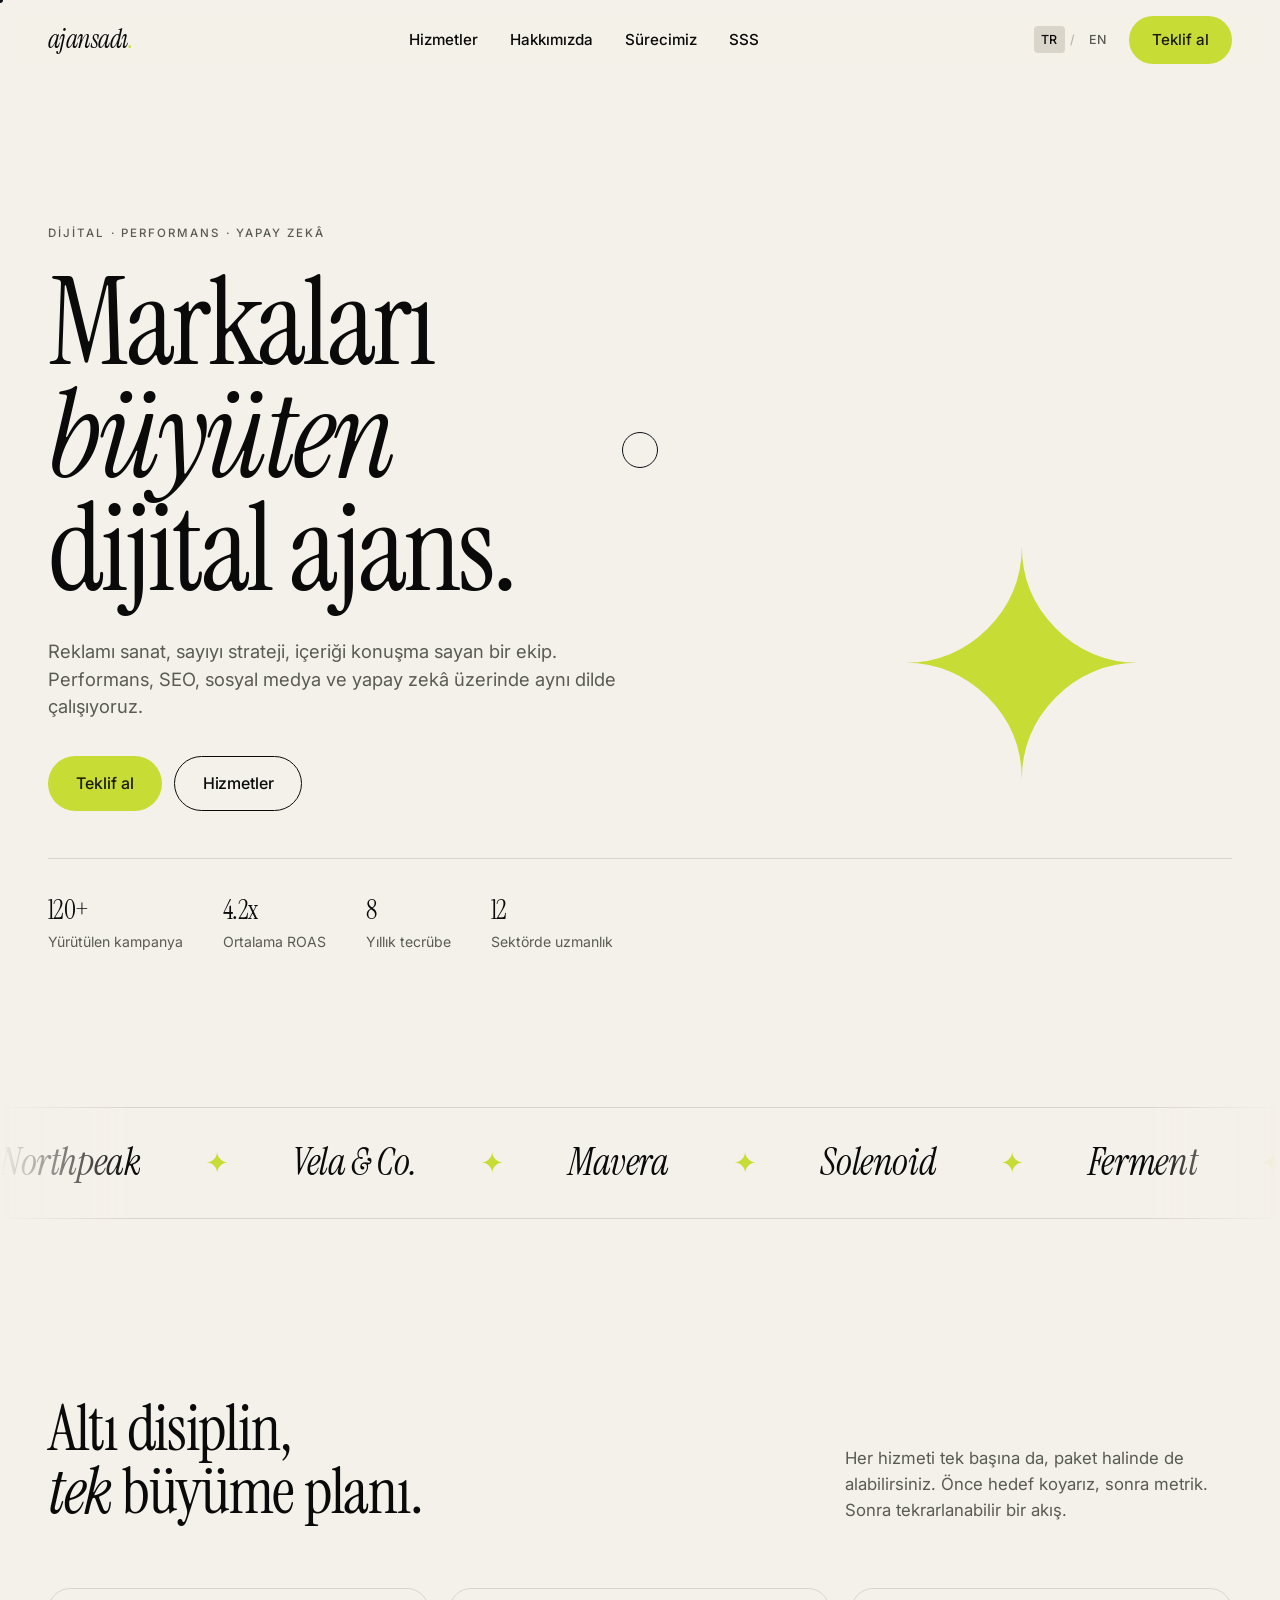
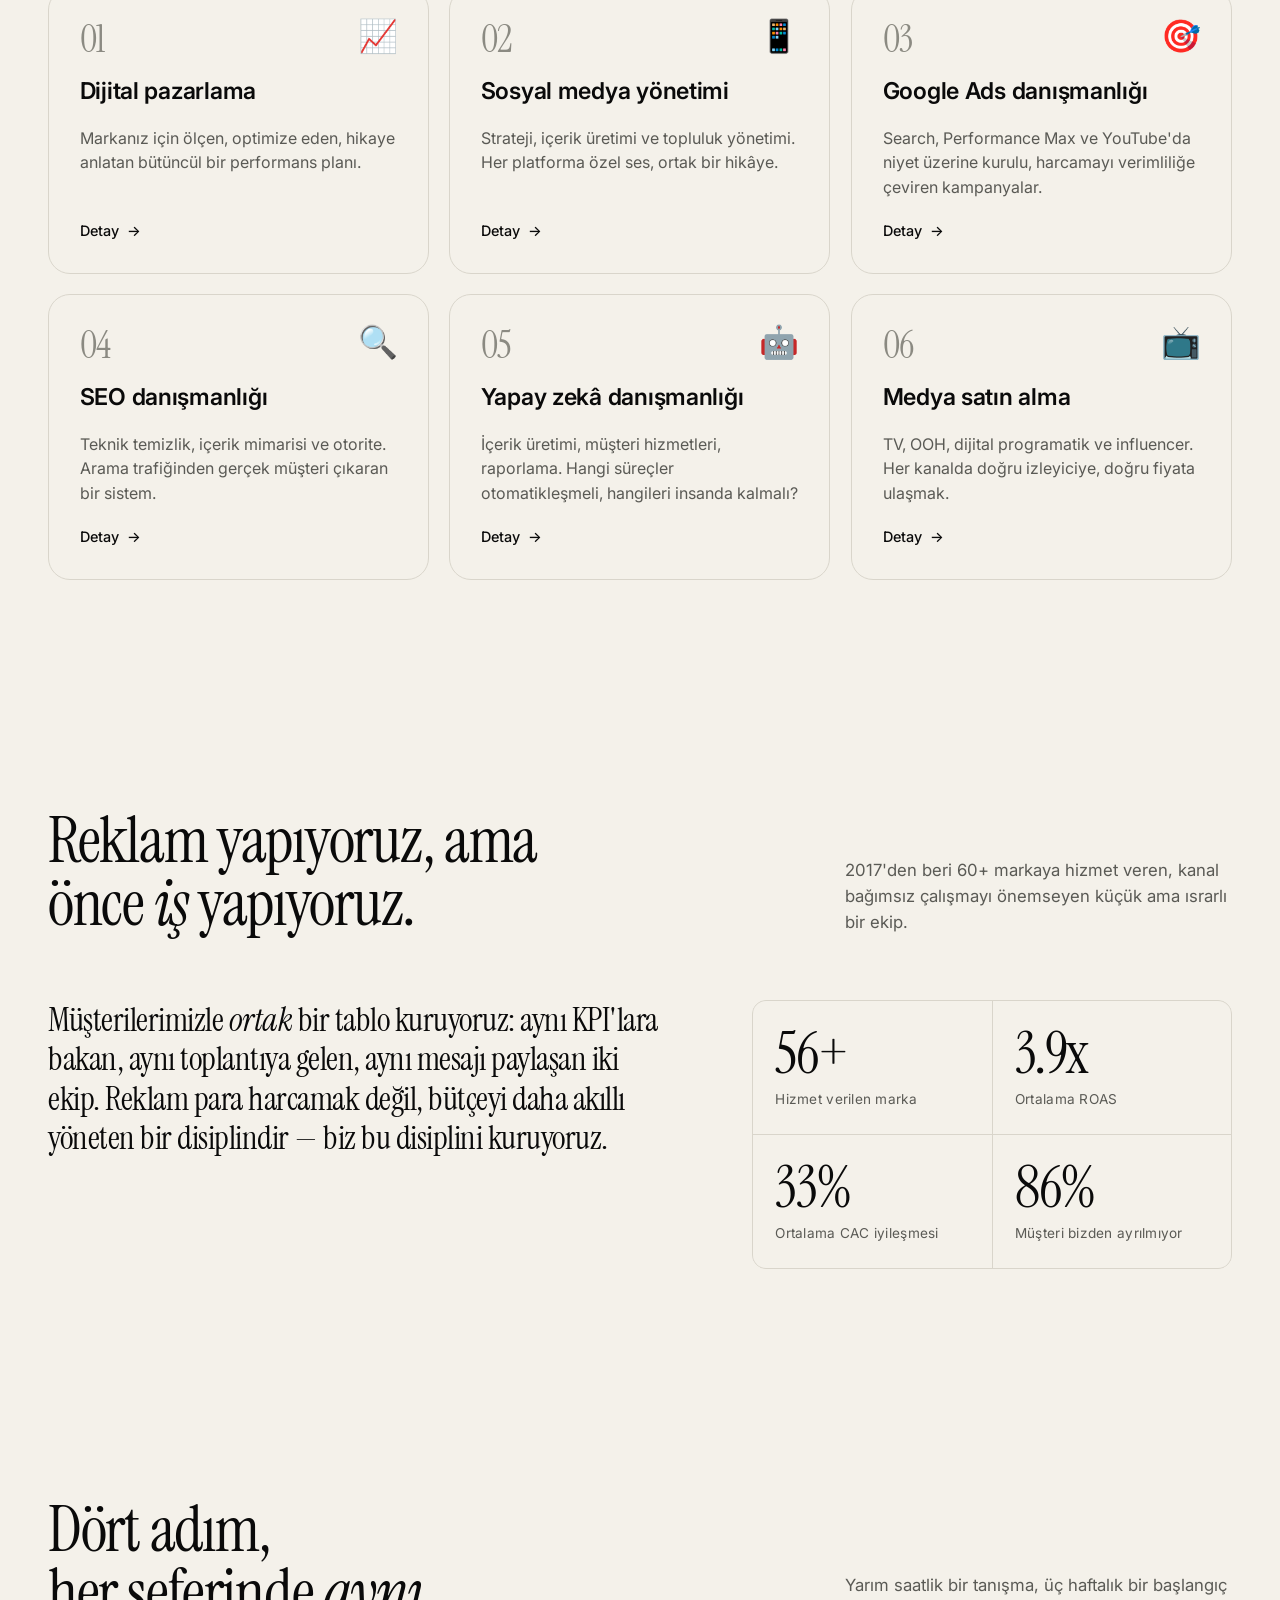
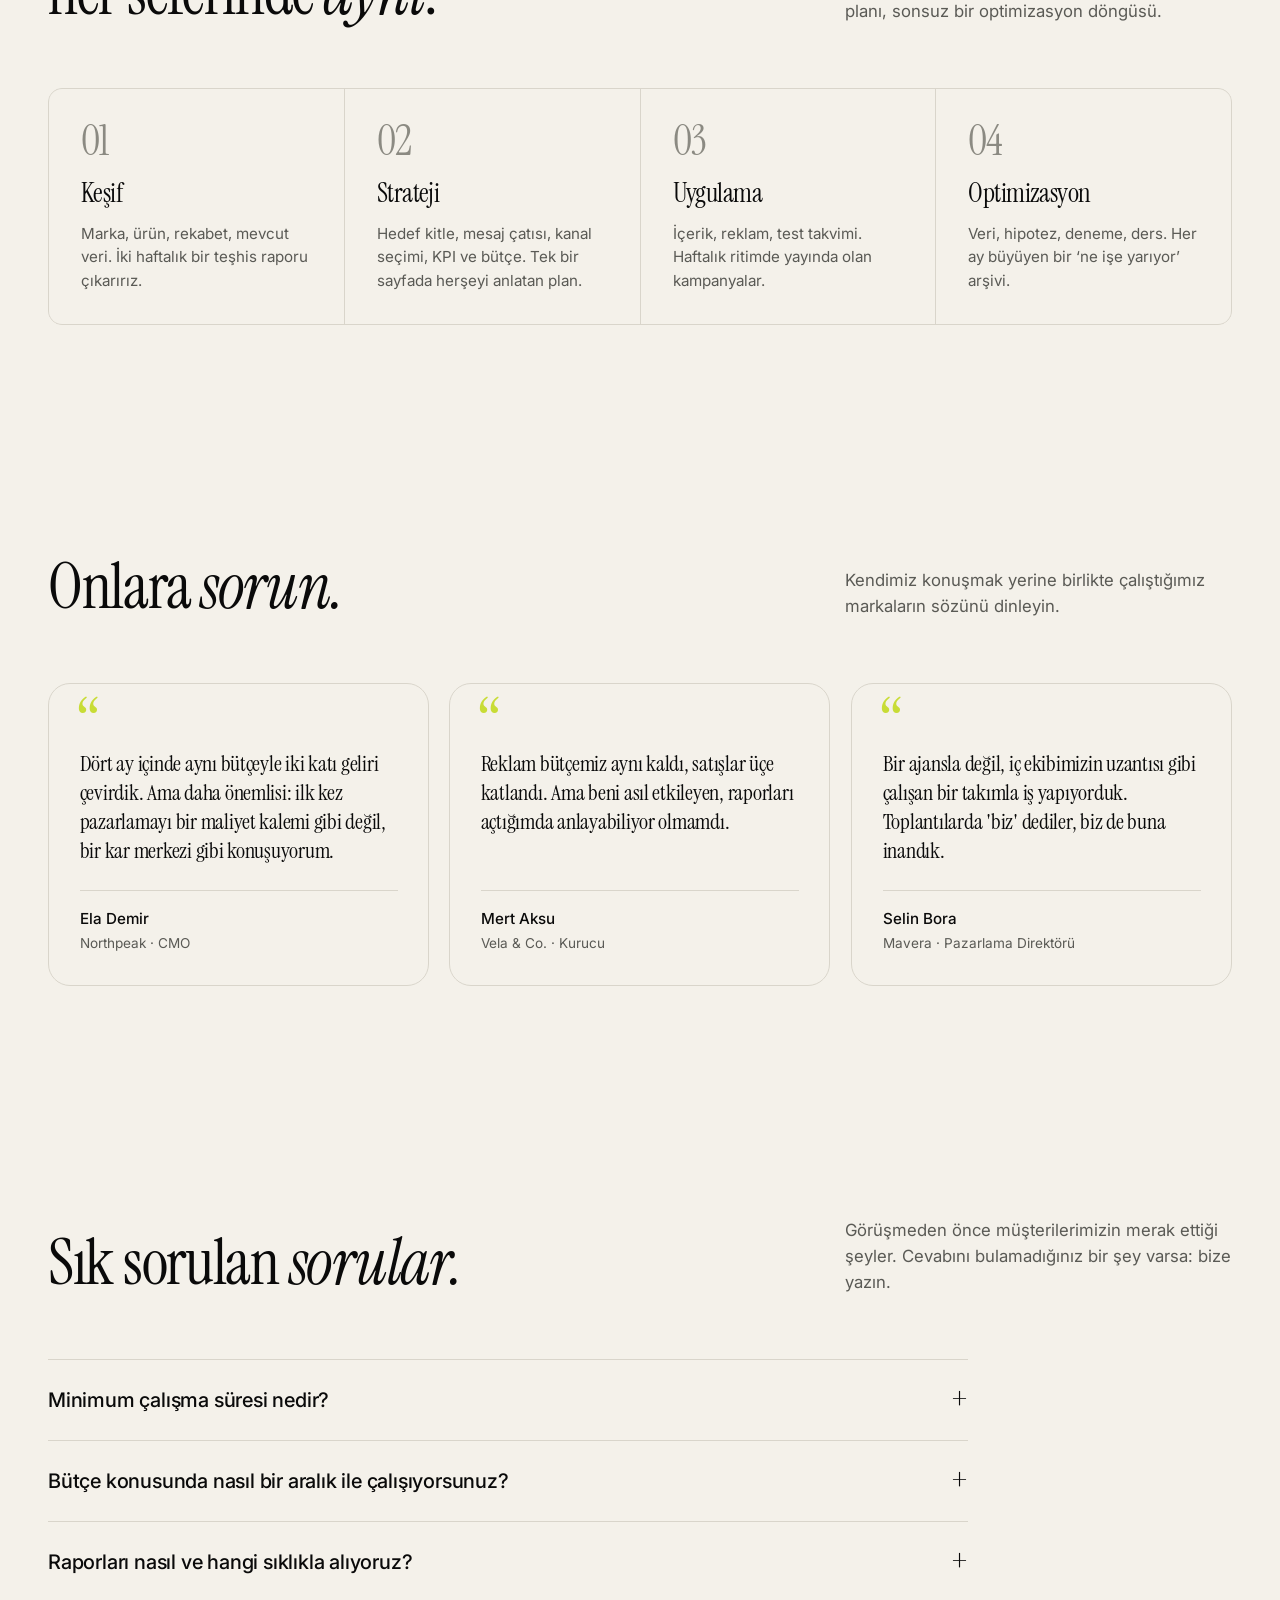
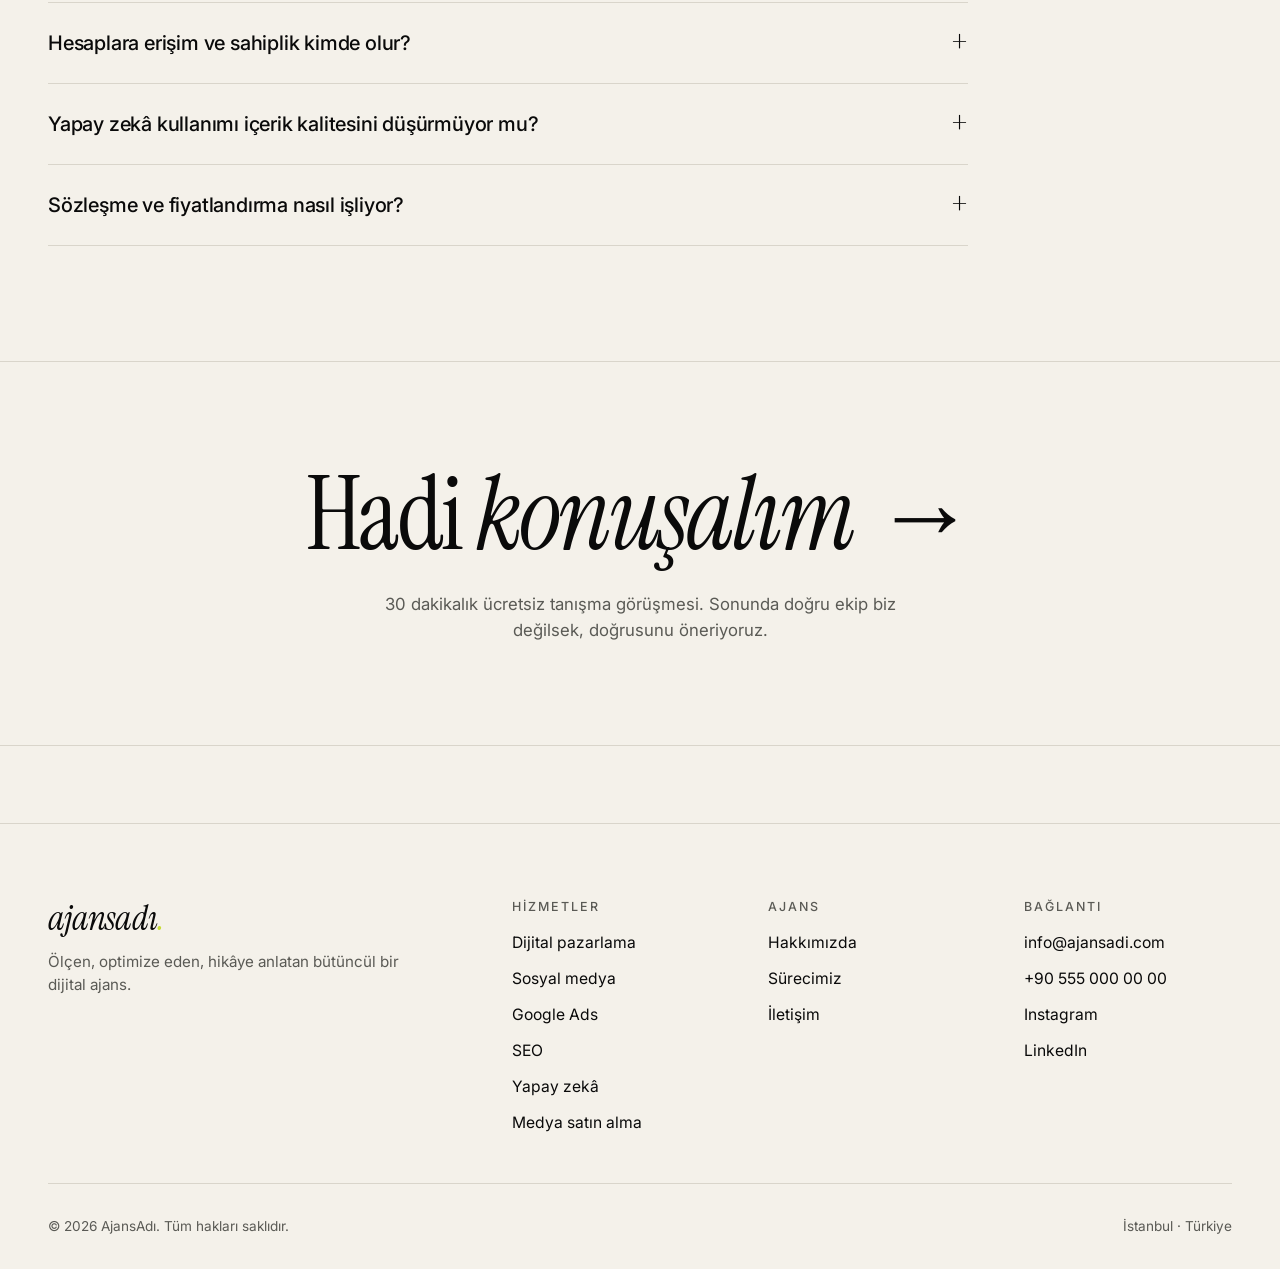
==== commit 65ddbe80: "Make all internal URLs relative for GitHub Pages compatibility Site is served from /ajansadi-website" ====
--- a/index.html
+++ b/index.html
@@ -16,11 +16,11 @@
       property="og:description"
       content="Performans pazarlama, SEO, Google Ads, sosyal medya, yapay zekâ ve medya satın alma."
     />
-    <meta property="og:image" content="/assets/img/og-image.svg" />
+    <meta property="og:image" content="assets/img/og-image.svg" />
     <meta property="og:url" content="https://ajansadi.com/" />
     <meta name="twitter:card" content="summary_large_image" />
 
-    <link rel="icon" type="image/svg+xml" href="/assets/img/favicon.svg" />
+    <link rel="icon" type="image/svg+xml" href="assets/img/favicon.svg" />
 
     <link rel="preconnect" href="https://fonts.googleapis.com" />
     <link rel="preconnect" href="https://fonts.gstatic.com" crossorigin />
@@ -29,9 +29,9 @@
       rel="stylesheet"
     />
 
-    <link rel="stylesheet" href="/assets/css/base.css" />
-    <link rel="stylesheet" href="/assets/css/components.css" />
-    <link rel="stylesheet" href="/assets/css/pages.css" />
+    <link rel="stylesheet" href="assets/css/base.css" />
+    <link rel="stylesheet" href="assets/css/components.css" />
+    <link rel="stylesheet" href="assets/css/pages.css" />
 
     <script type="application/ld+json">
       {
@@ -60,7 +60,7 @@
     <!-- Top bar -->
     <header class="topbar">
       <div class="container topbar__inner">
-        <a class="brand" href="/" aria-label="AjansAdı">ajansadı</a>
+        <a class="brand" href="./" aria-label="AjansAdı">ajansadı</a>
 
         <nav class="nav" aria-label="Ana menü">
           <a
@@ -100,7 +100,7 @@
             <button data-lang="en" aria-label="English">EN</button>
           </div>
           <a
-            href="/iletisim.html"
+            href="iletisim.html"
             class="btn btn--primary"
             data-tr="Teklif al"
             data-en="Get a quote"
@@ -133,14 +133,14 @@
         </li>
         <li><a href="#sss" data-tr="SSS" data-en="FAQ">SSS</a></li>
         <li>
-          <a href="/iletisim.html" data-tr="İletişim" data-en="Contact"
+          <a href="iletisim.html" data-tr="İletişim" data-en="Contact"
             >İletişim</a
           >
         </li>
       </ul>
       <a
         class="btn btn--primary drawer__cta"
-        href="/iletisim.html"
+        href="iletisim.html"
         data-tr="Teklif al →"
         data-en="Get a quote →"
         >Teklif al →</a
@@ -179,7 +179,7 @@
               <div class="hero__ctas">
                 <a
                   class="btn btn--primary btn--lg"
-                  href="/iletisim.html"
+                  href="iletisim.html"
                   data-tr="Teklif al"
                   data-en="Get a quote"
                   >Teklif al<span class="btn__arrow">→</span></a
@@ -296,7 +296,7 @@
               >
               <a
                 class="service-card__link"
-                href="/hizmetler/dijital-pazarlama.html"
+                href="hizmetler/dijital-pazarlama.html"
                 data-tr="Dijital pazarlama detayı"
                 data-en="Digital marketing detail"
                 >Dijital pazarlama detayı</a
@@ -328,7 +328,7 @@
               >
               <a
                 class="service-card__link"
-                href="/hizmetler/sosyal-medya-yonetimi.html"
+                href="hizmetler/sosyal-medya-yonetimi.html"
                 >Sosyal medya yönetimi detayı</a
               >
             </article>
@@ -356,7 +356,7 @@
               <span class="service-card__more"
                 ><span data-tr="Detay" data-en="Read more">Detay</span> →</span
               >
-              <a class="service-card__link" href="/hizmetler/google-ads.html"
+              <a class="service-card__link" href="hizmetler/google-ads.html"
                 >Google Ads danışmanlığı detayı</a
               >
             </article>
@@ -384,7 +384,7 @@
               <span class="service-card__more"
                 ><span data-tr="Detay" data-en="Read more">Detay</span> →</span
               >
-              <a class="service-card__link" href="/hizmetler/seo.html"
+              <a class="service-card__link" href="hizmetler/seo.html"
                 >SEO danışmanlığı detayı</a
               >
             </article>
@@ -412,7 +412,7 @@
               <span class="service-card__more"
                 ><span data-tr="Detay" data-en="Read more">Detay</span> →</span
               >
-              <a class="service-card__link" href="/hizmetler/yapay-zeka.html"
+              <a class="service-card__link" href="hizmetler/yapay-zeka.html"
                 >Yapay zekâ danışmanlığı detayı</a
               >
             </article>
@@ -442,7 +442,7 @@
               >
               <a
                 class="service-card__link"
-                href="/hizmetler/medya-satin-alma.html"
+                href="hizmetler/medya-satin-alma.html"
                 >Medya satın alma detayı</a
               >
             </article>
@@ -829,7 +829,7 @@
       <!-- CTA band -->
       <section class="cta-band" aria-label="İletişim daveti">
         <div class="container">
-          <a href="/iletisim.html" class="cta-band__title reveal"
+          <a href="iletisim.html" class="cta-band__title reveal"
             ><span
               data-tr-html="Hadi <em>konuşalım</em>"
               data-en-html="Let's <em>talk</em>"
@@ -853,7 +853,7 @@
       <div class="container">
         <div class="footer__top">
           <div class="footer__brand">
-            <a class="brand" href="/">ajansadı</a>
+            <a class="brand" href="./">ajansadı</a>
             <p
               class="footer__tag"
               data-tr="Ölçen, optimize eden, hikâye anlatan bütüncül bir dijital ajans."
@@ -868,7 +868,7 @@
             <ul>
               <li>
                 <a
-                  href="/hizmetler/dijital-pazarlama.html"
+                  href="hizmetler/dijital-pazarlama.html"
                   data-tr="Dijital pazarlama"
                   data-en="Digital marketing"
                   >Dijital pazarlama</a
@@ -876,7 +876,7 @@
               </li>
               <li>
                 <a
-                  href="/hizmetler/sosyal-medya-yonetimi.html"
+                  href="hizmetler/sosyal-medya-yonetimi.html"
                   data-tr="Sosyal medya"
                   data-en="Social media"
                   >Sosyal medya</a
@@ -884,20 +884,20 @@
               </li>
               <li>
                 <a
-                  href="/hizmetler/google-ads.html"
+                  href="hizmetler/google-ads.html"
                   data-tr="Google Ads"
                   data-en="Google Ads"
                   >Google Ads</a
                 >
               </li>
               <li>
-                <a href="/hizmetler/seo.html" data-tr="SEO" data-en="SEO"
+                <a href="hizmetler/seo.html" data-tr="SEO" data-en="SEO"
                   >SEO</a
                 >
               </li>
               <li>
                 <a
-                  href="/hizmetler/yapay-zeka.html"
+                  href="hizmetler/yapay-zeka.html"
                   data-tr="Yapay zekâ"
                   data-en="AI"
                   >Yapay zekâ</a
@@ -905,7 +905,7 @@
               </li>
               <li>
                 <a
-                  href="/hizmetler/medya-satin-alma.html"
+                  href="hizmetler/medya-satin-alma.html"
                   data-tr="Medya satın alma"
                   data-en="Media buying"
                   >Medya satın alma</a
@@ -928,7 +928,7 @@
                 >
               </li>
               <li>
-                <a href="/iletisim.html" data-tr="İletişim" data-en="Contact"
+                <a href="iletisim.html" data-tr="İletişim" data-en="Contact"
                   >İletişim</a
                 >
               </li>
@@ -971,7 +971,7 @@
       </div>
     </footer>
 
-    <script src="/assets/js/main.js" defer></script>
-    <script src="/assets/js/i18n.js" defer></script>
+    <script src="assets/js/main.js" defer></script>
+    <script src="assets/js/i18n.js" defer></script>
   </body>
 </html>
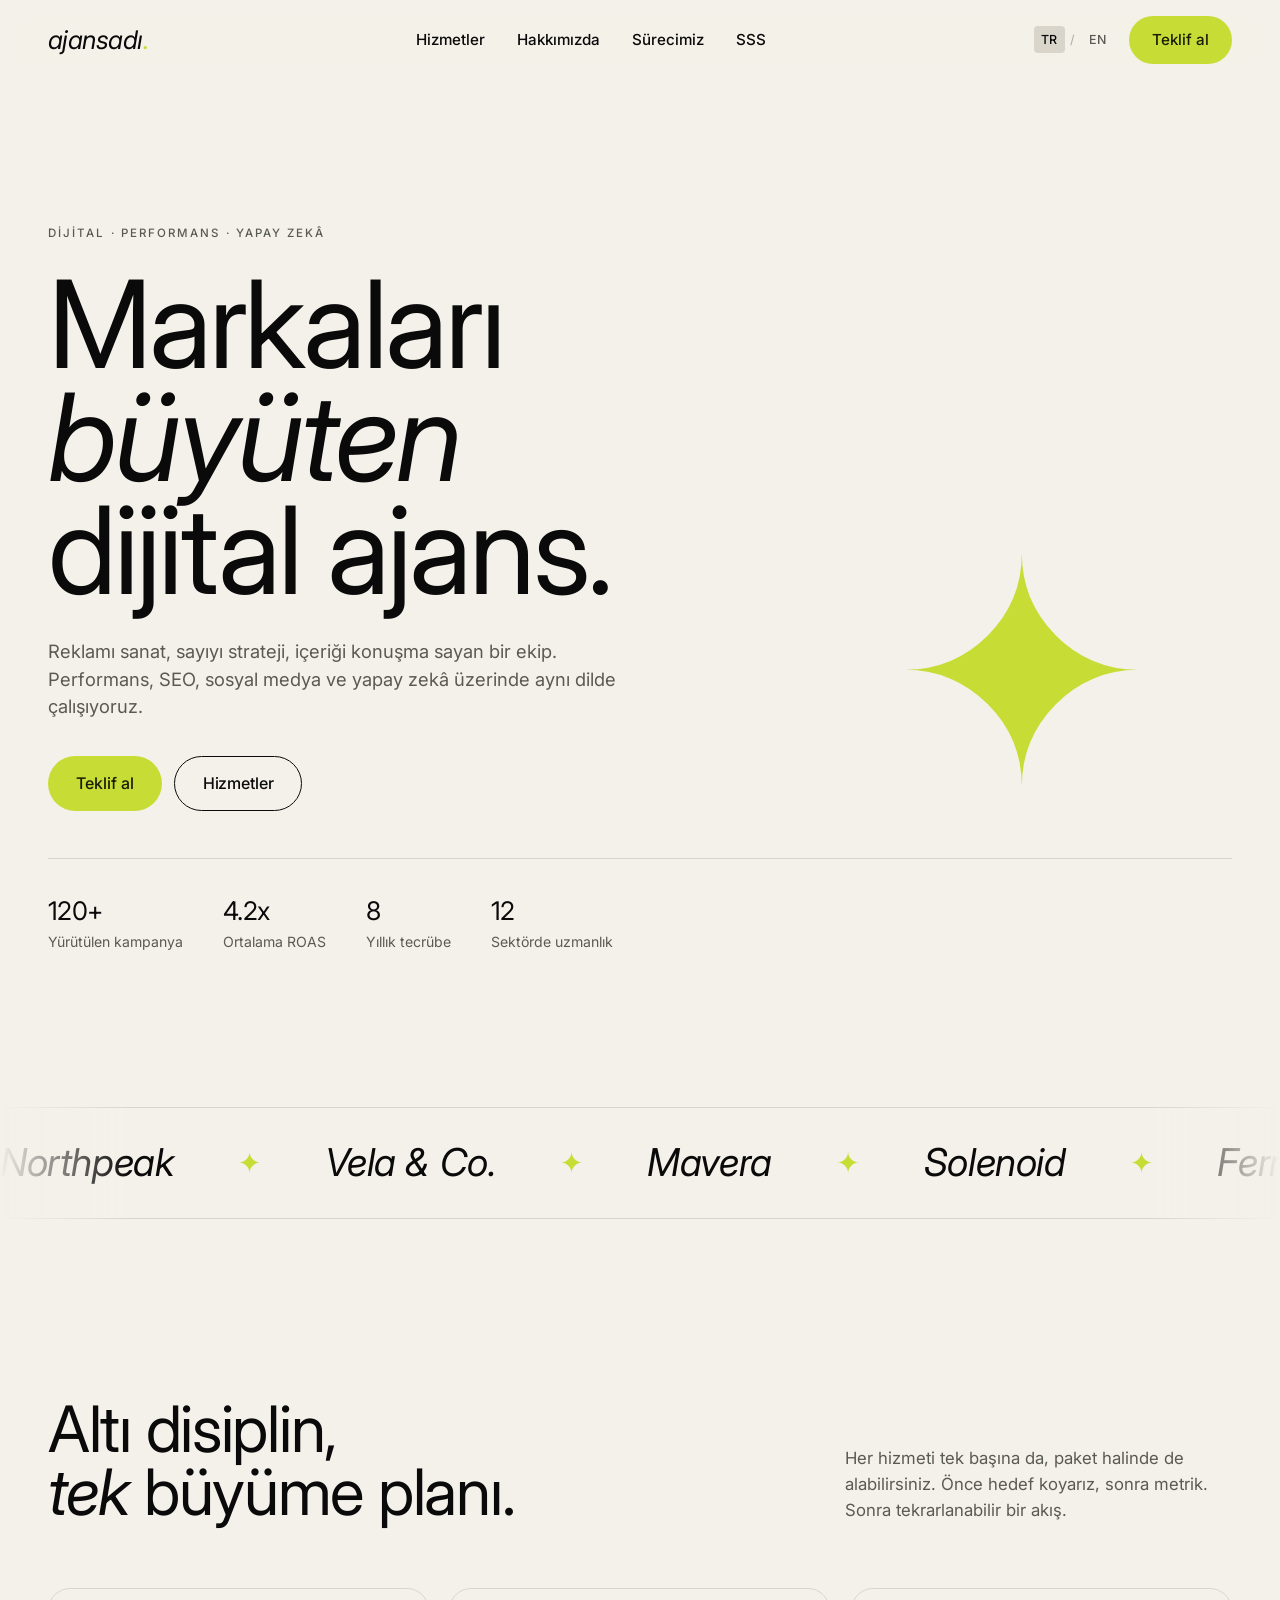
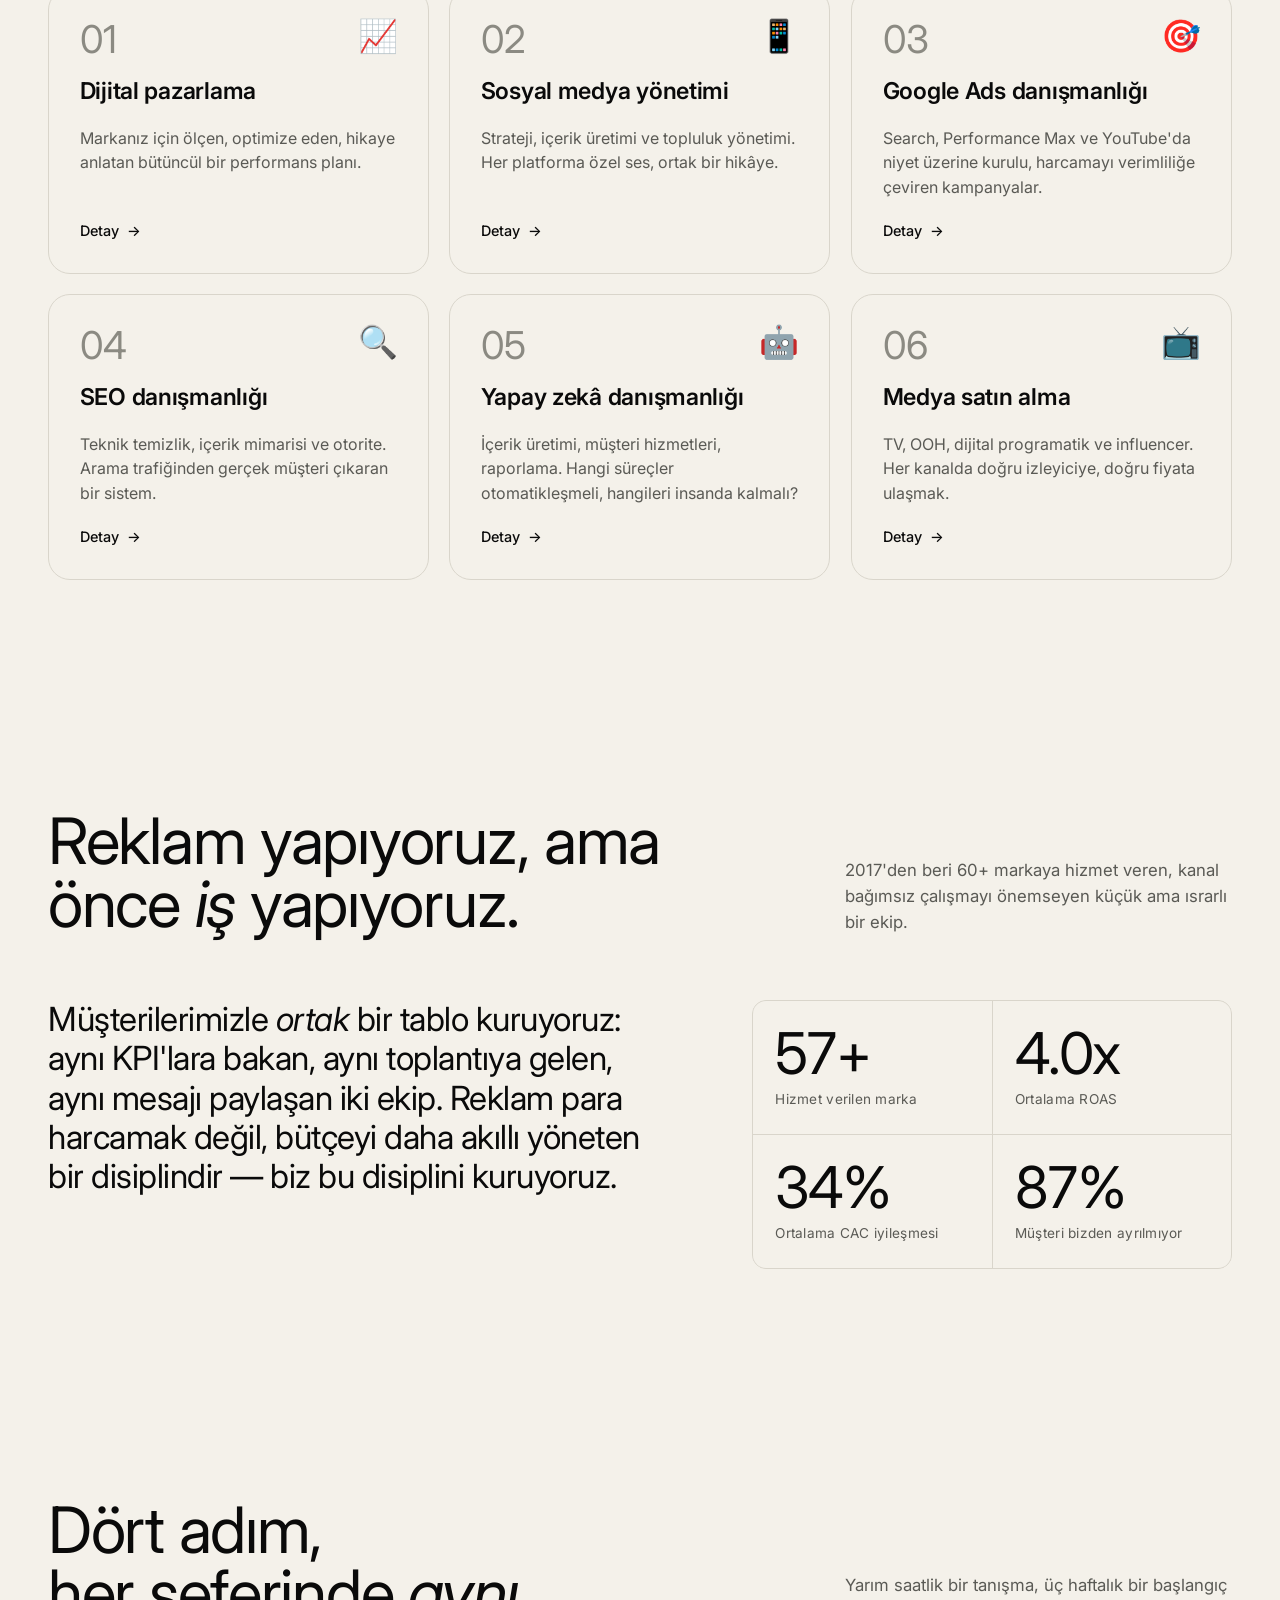
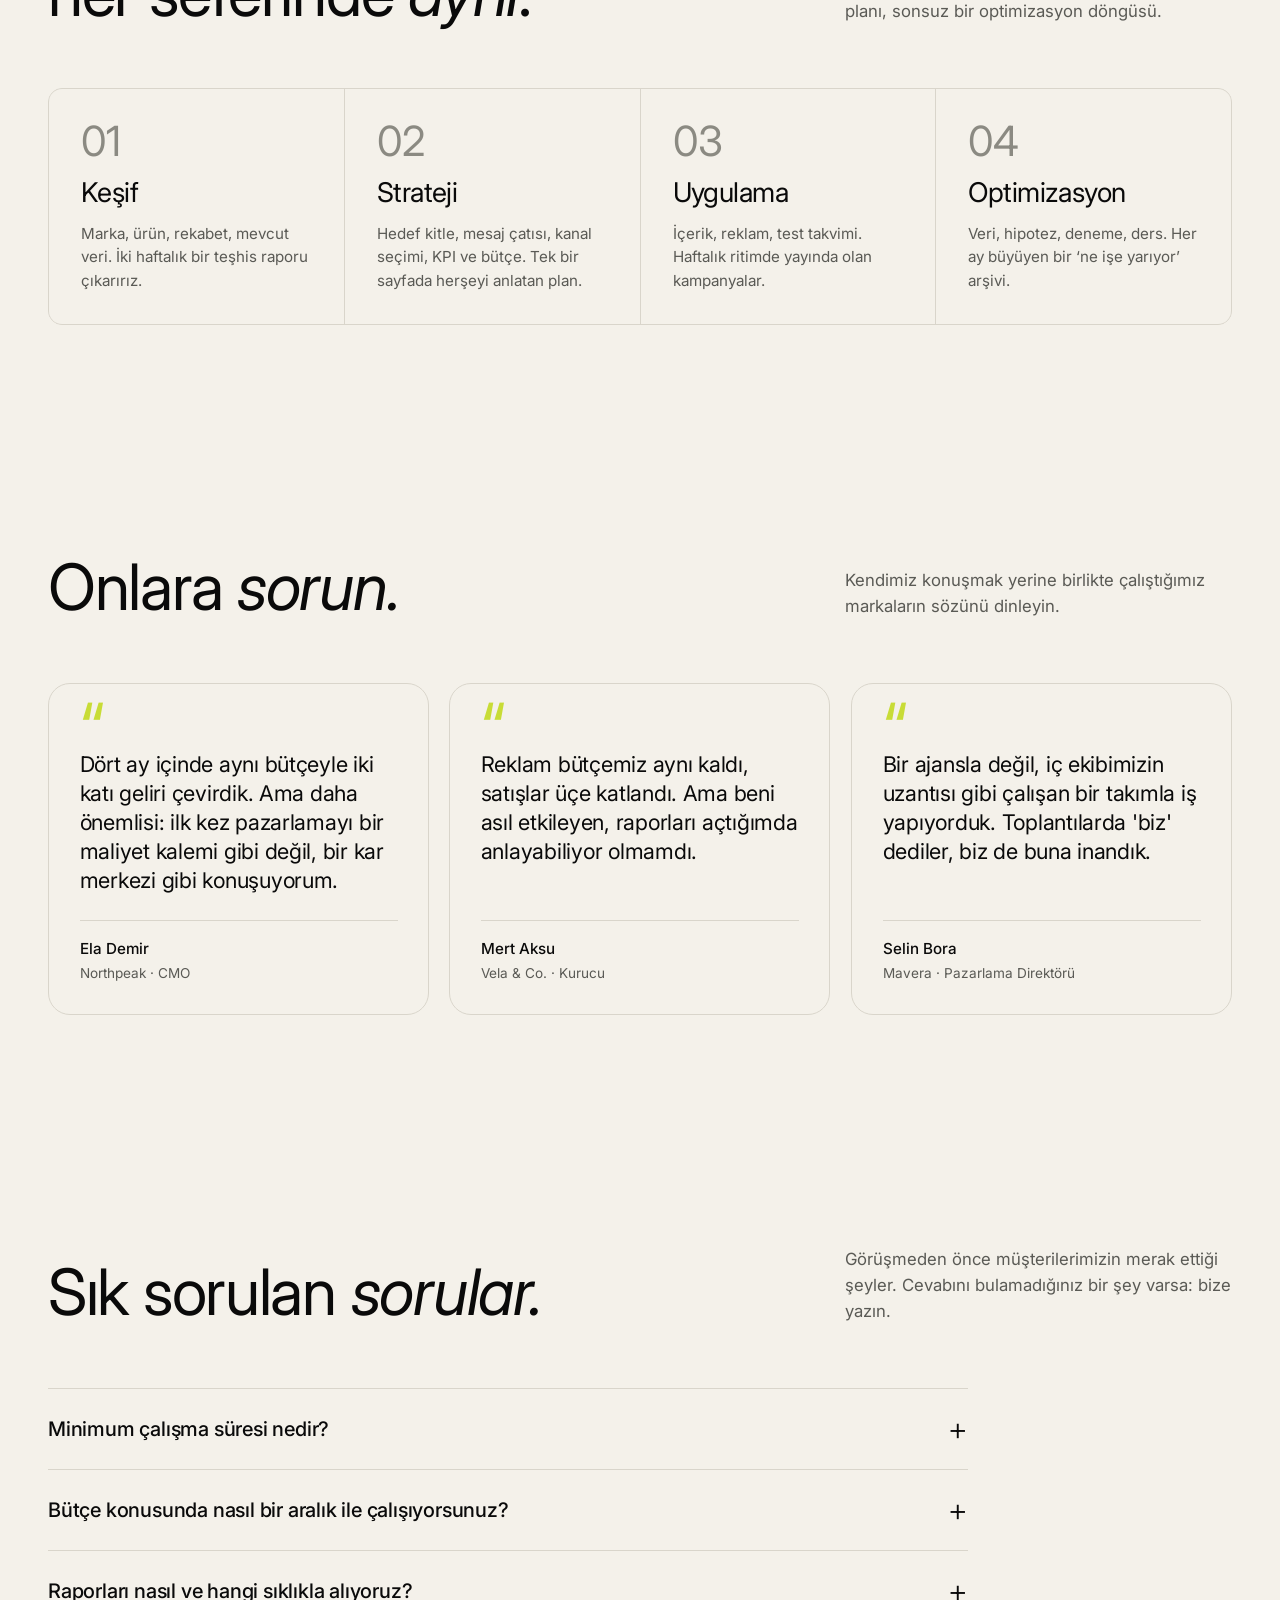
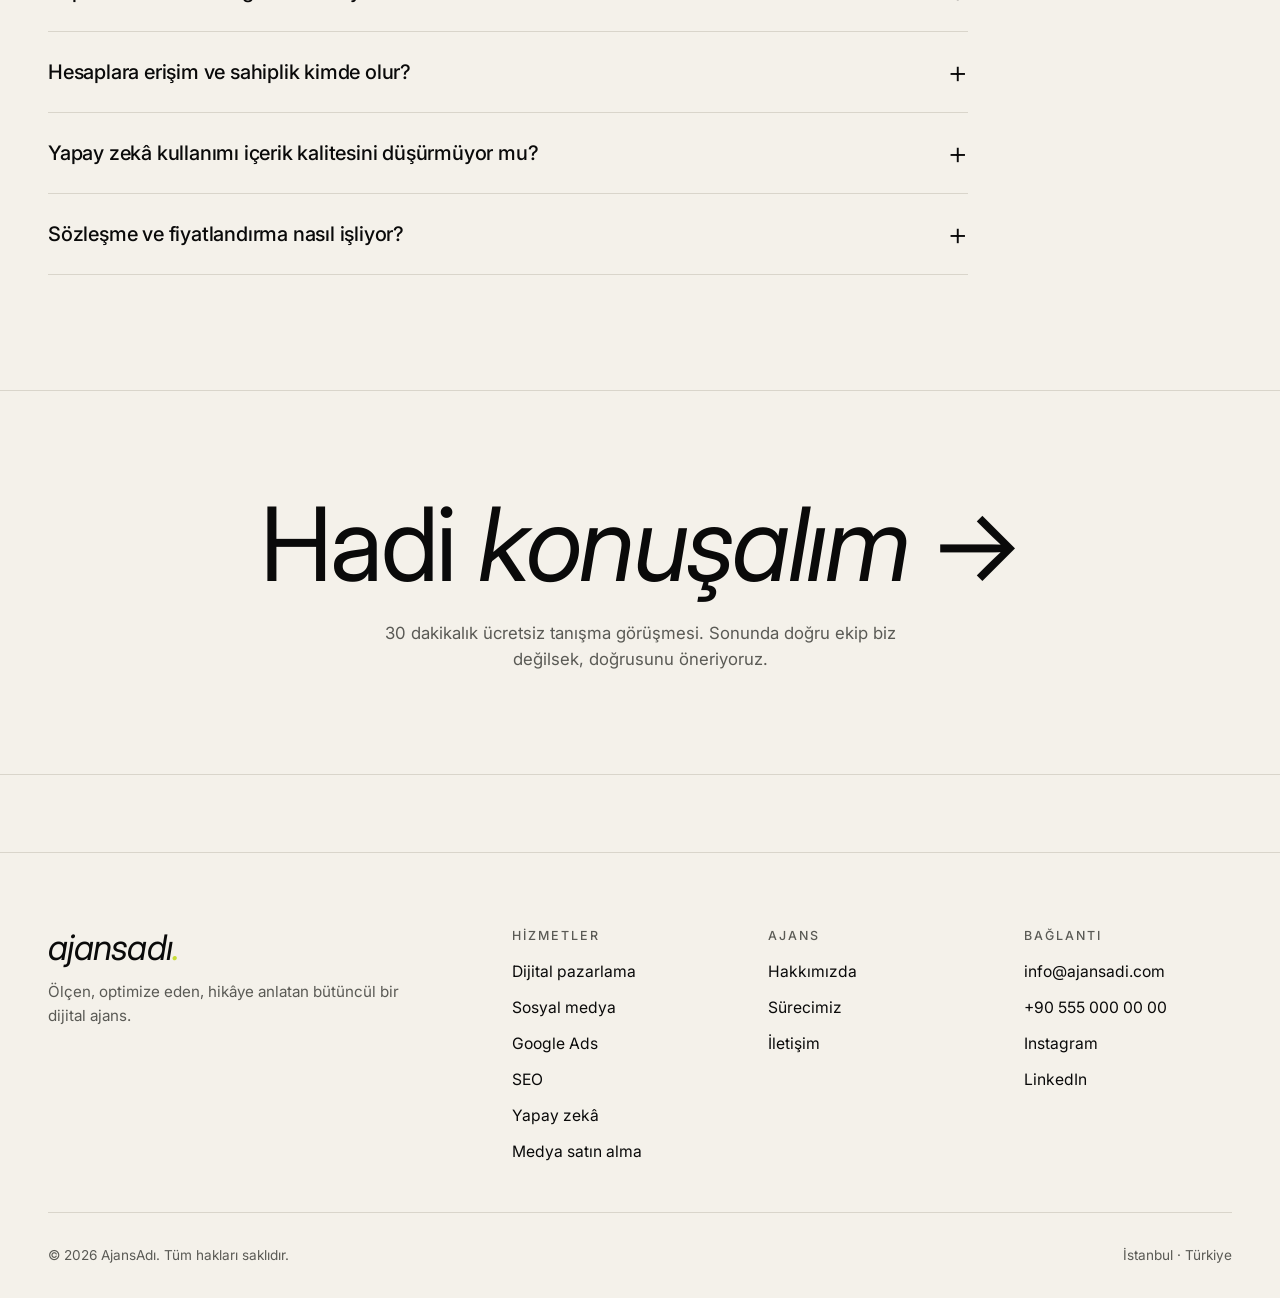
==== commit 2d77d162: "Use single font (Inter) sitewide — remove Instrument Serif" ====
--- a/index.html
+++ b/index.html
@@ -25,7 +25,7 @@
     <link rel="preconnect" href="https://fonts.googleapis.com" />
     <link rel="preconnect" href="https://fonts.gstatic.com" crossorigin />
     <link
-      href="https://fonts.googleapis.com/css2?family=Inter:wght@400;500;600&family=Instrument+Serif:ital@0;1&display=swap"
+      href="https://fonts.googleapis.com/css2?family=Inter:wght@400;500;600;700&display=swap"
       rel="stylesheet"
     />
 
--- a/assets/css/base.css
+++ b/assets/css/base.css
@@ -22,8 +22,8 @@
   --easing: cubic-bezier(0.2, 0.7, 0.2, 1);
   --transition: 320ms var(--easing);
 
-  --font-serif: "Instrument Serif", "Times New Roman", serif;
   --font-sans: "Inter", system-ui, -apple-system, "Segoe UI", Roboto, sans-serif;
+  --font-serif: var(--font-sans);
 }
 
 *,
@@ -167,14 +167,35 @@
 em,
 .italic {
   font-style: italic;
+}
+
+.display em,
+.h1 em,
+.h2 em,
+.h3 em,
+h1 em,
+h2 em,
+h3 em,
+h4 em,
+.display .italic,
+.h1 .italic,
+.h2 .italic,
+.h3 .italic {
   font-family: var(--font-serif);
 }
 
 .accent-mark {
   position: relative;
   font-style: italic;
-  font-family: var(--font-serif);
   white-space: nowrap;
+}
+
+.display .accent-mark,
+.h1 .accent-mark,
+.h2 .accent-mark,
+h1 .accent-mark,
+h2 .accent-mark {
+  font-family: var(--font-serif);
 }
 
 .accent-mark::after {
--- a/assets/css/components.css
+++ b/assets/css/components.css
@@ -597,6 +597,12 @@
   z-index: 9999;
   mix-blend-mode: difference;
   display: none;
+  opacity: 0;
+  transition: opacity 180ms var(--easing);
+}
+
+.cursor.is-hover {
+  opacity: 1;
 }
 
 .cursor__ring {
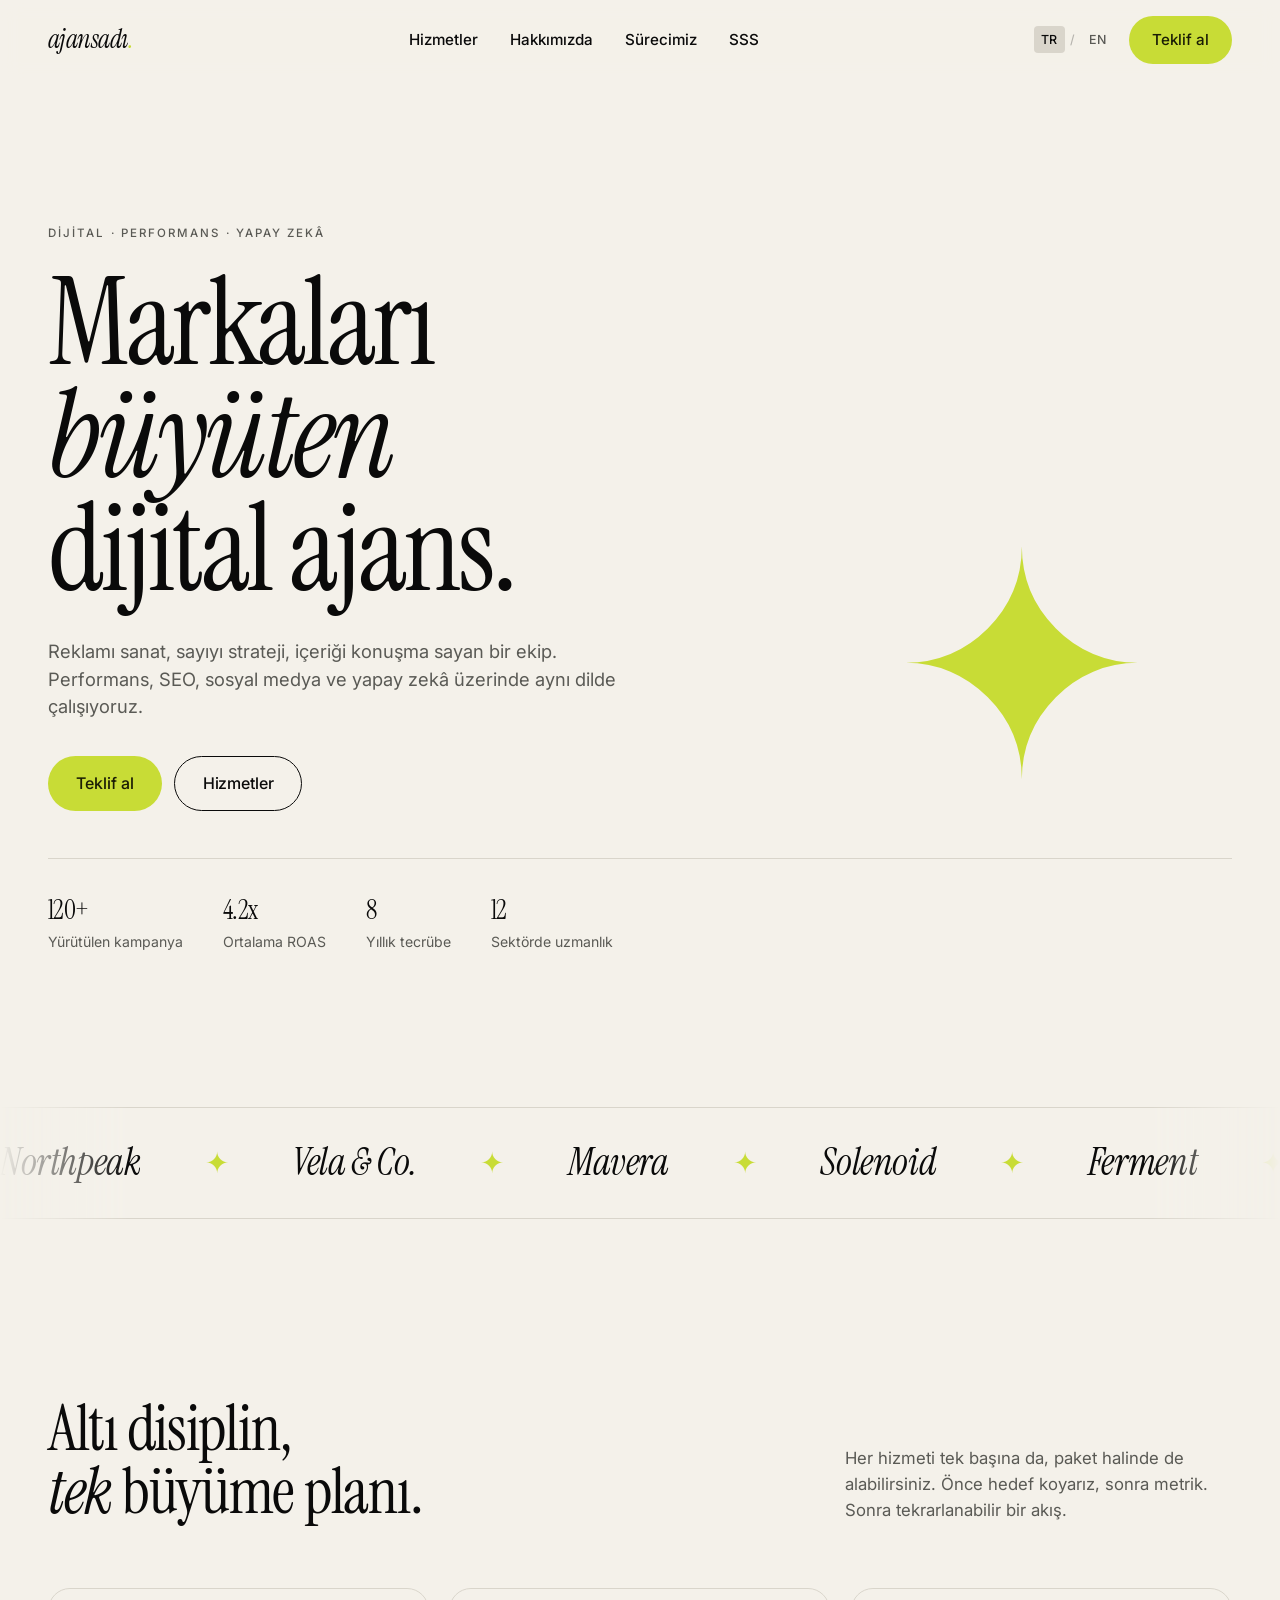
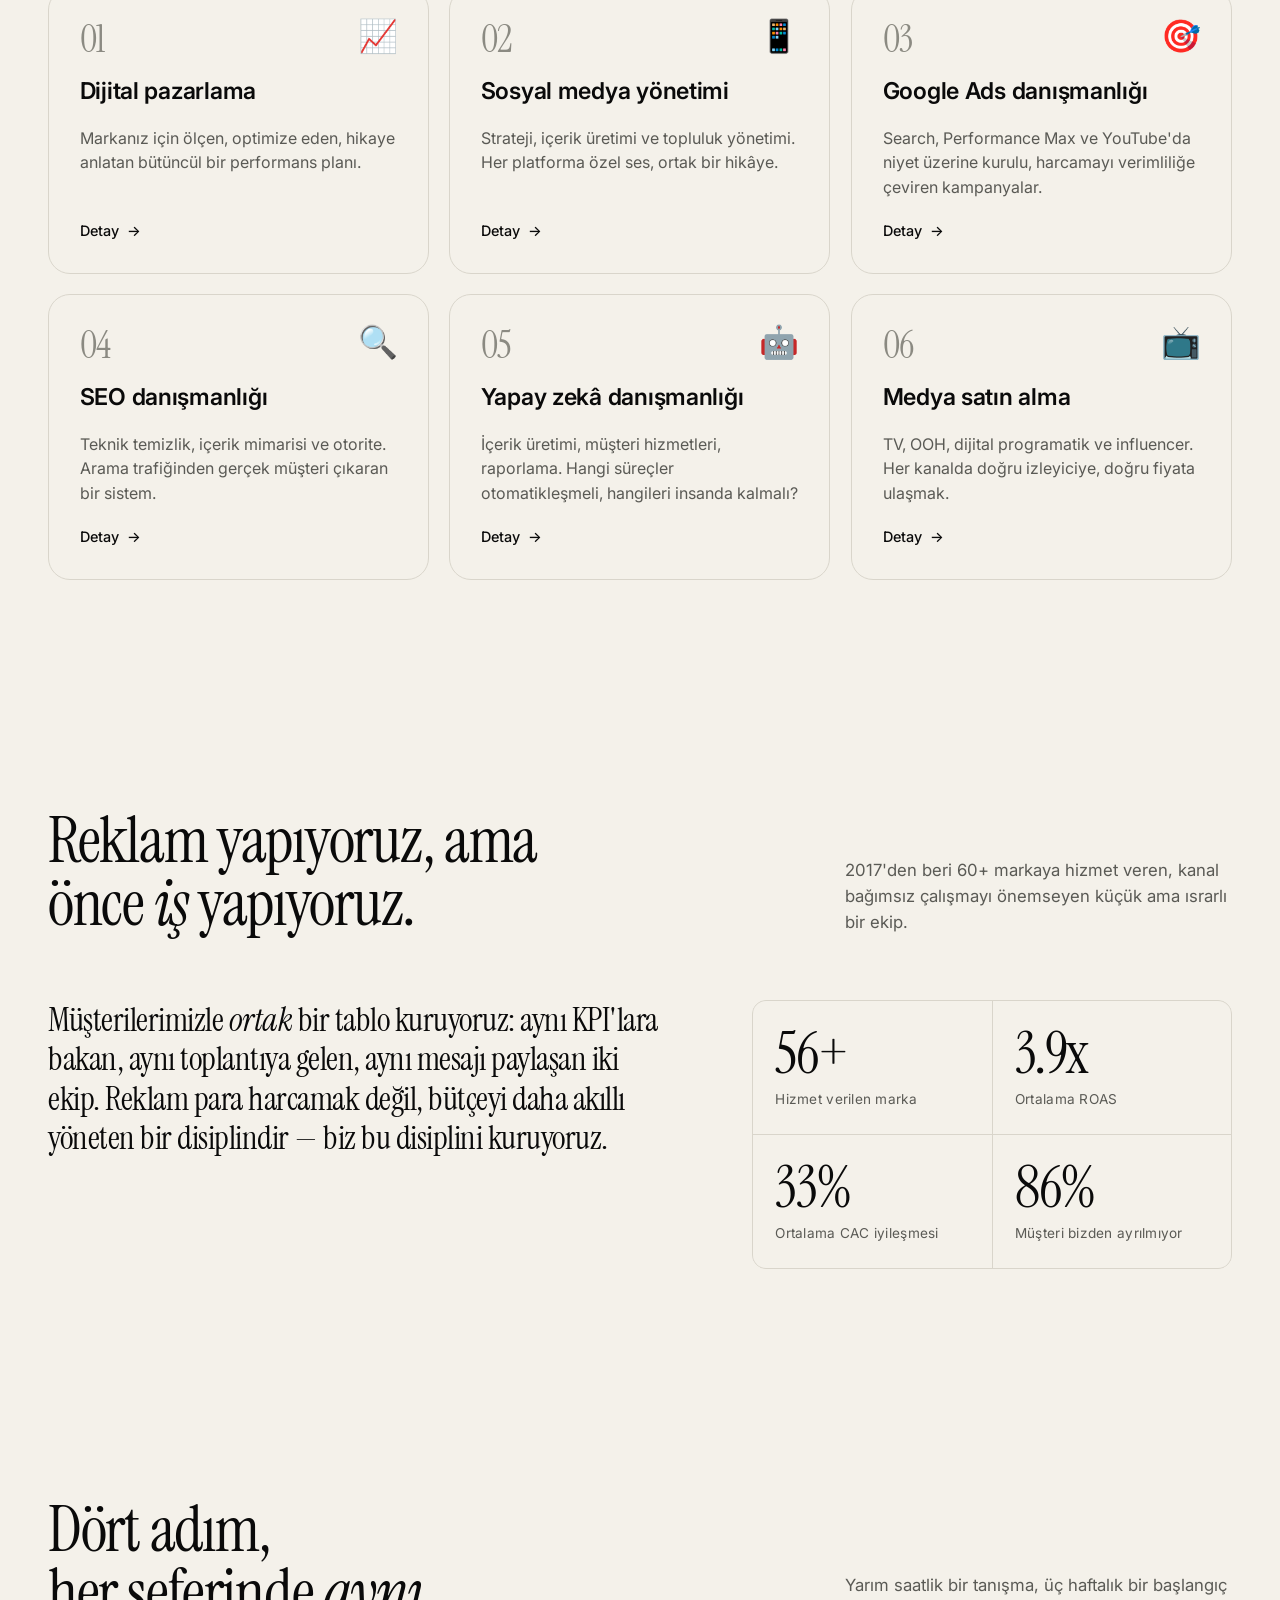
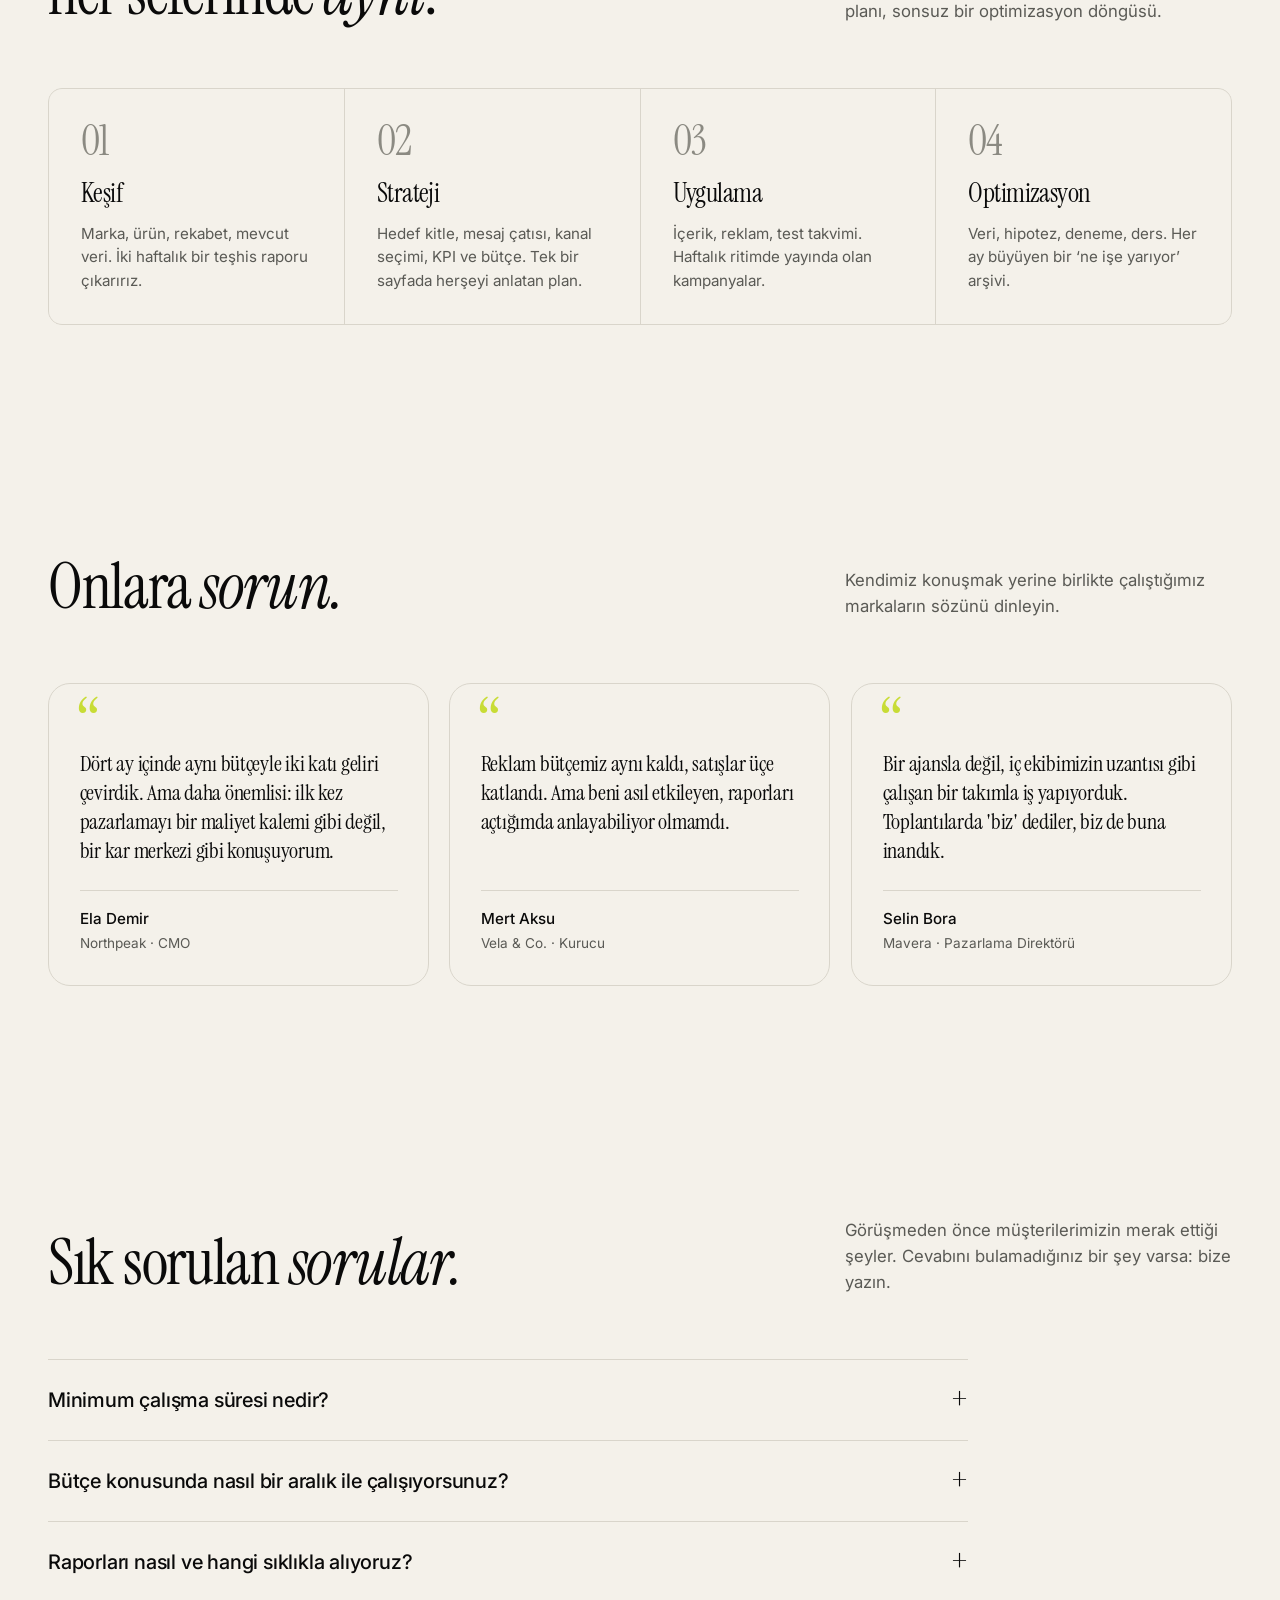
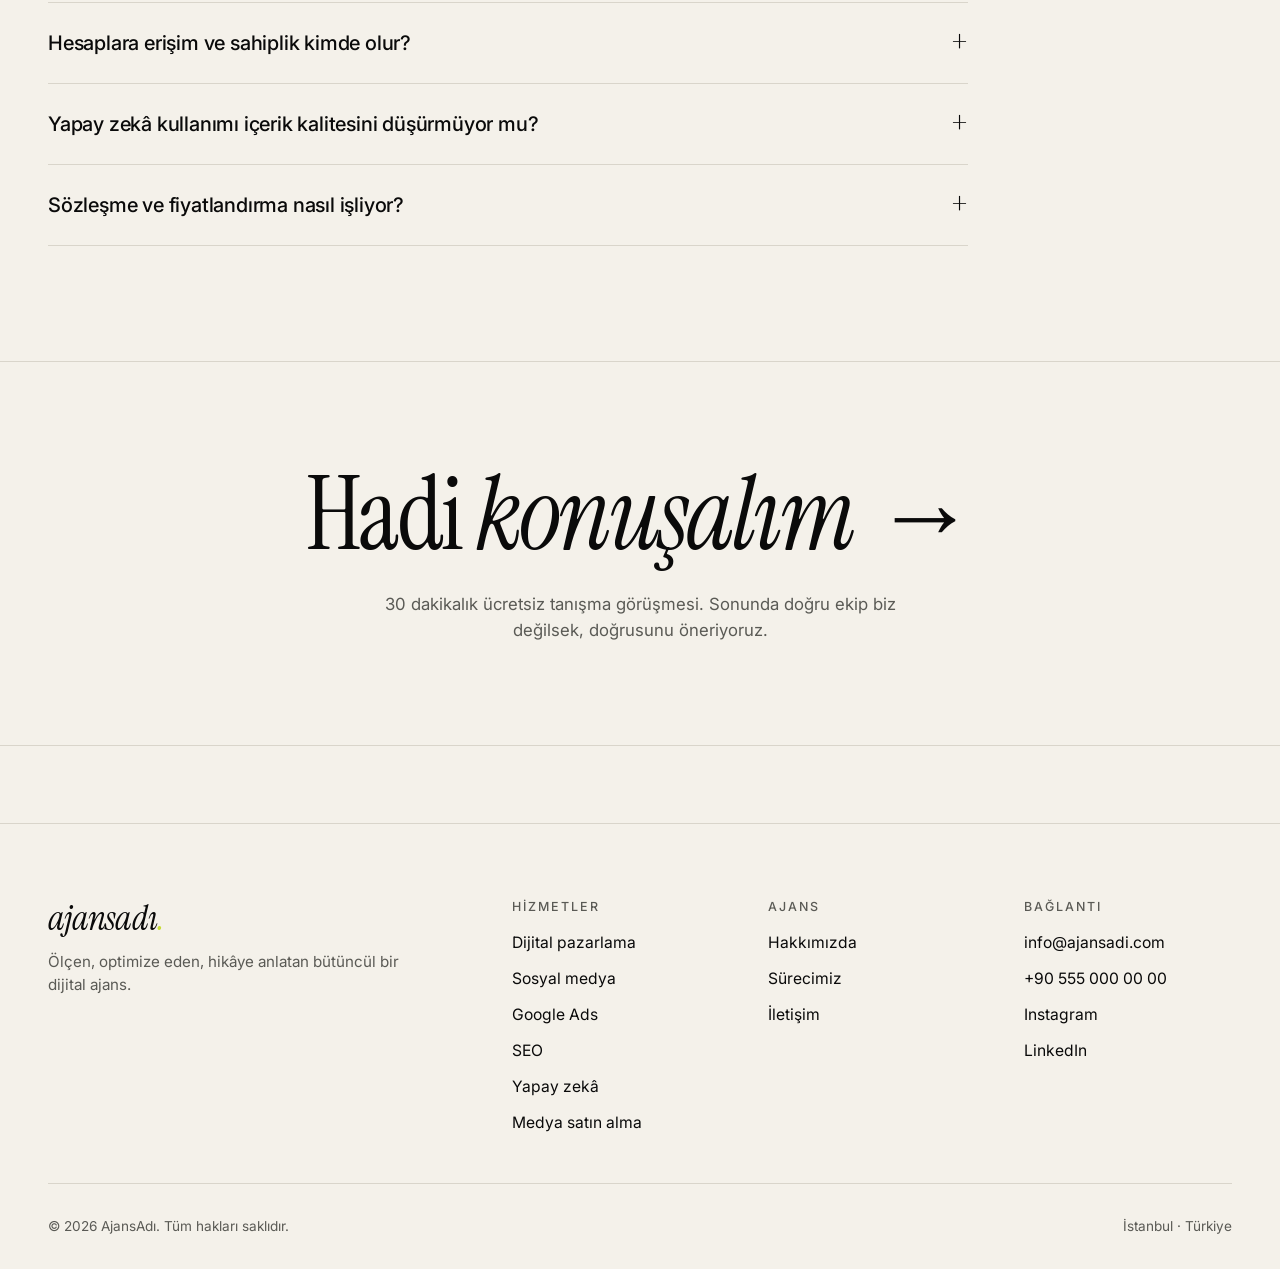
==== commit 3a425405: "Revert "Use single font (Inter) sitewide — remove Instrument Serif" This reverts commit 2d77d162c13b" ====
--- a/index.html
+++ b/index.html
@@ -25,7 +25,7 @@
     <link rel="preconnect" href="https://fonts.googleapis.com" />
     <link rel="preconnect" href="https://fonts.gstatic.com" crossorigin />
     <link
-      href="https://fonts.googleapis.com/css2?family=Inter:wght@400;500;600;700&display=swap"
+      href="https://fonts.googleapis.com/css2?family=Inter:wght@400;500;600&family=Instrument+Serif:ital@0;1&display=swap"
       rel="stylesheet"
     />
 
--- a/assets/css/base.css
+++ b/assets/css/base.css
@@ -22,8 +22,8 @@
   --easing: cubic-bezier(0.2, 0.7, 0.2, 1);
   --transition: 320ms var(--easing);
 
+  --font-serif: "Instrument Serif", "Times New Roman", serif;
   --font-sans: "Inter", system-ui, -apple-system, "Segoe UI", Roboto, sans-serif;
-  --font-serif: var(--font-sans);
 }
 
 *,
